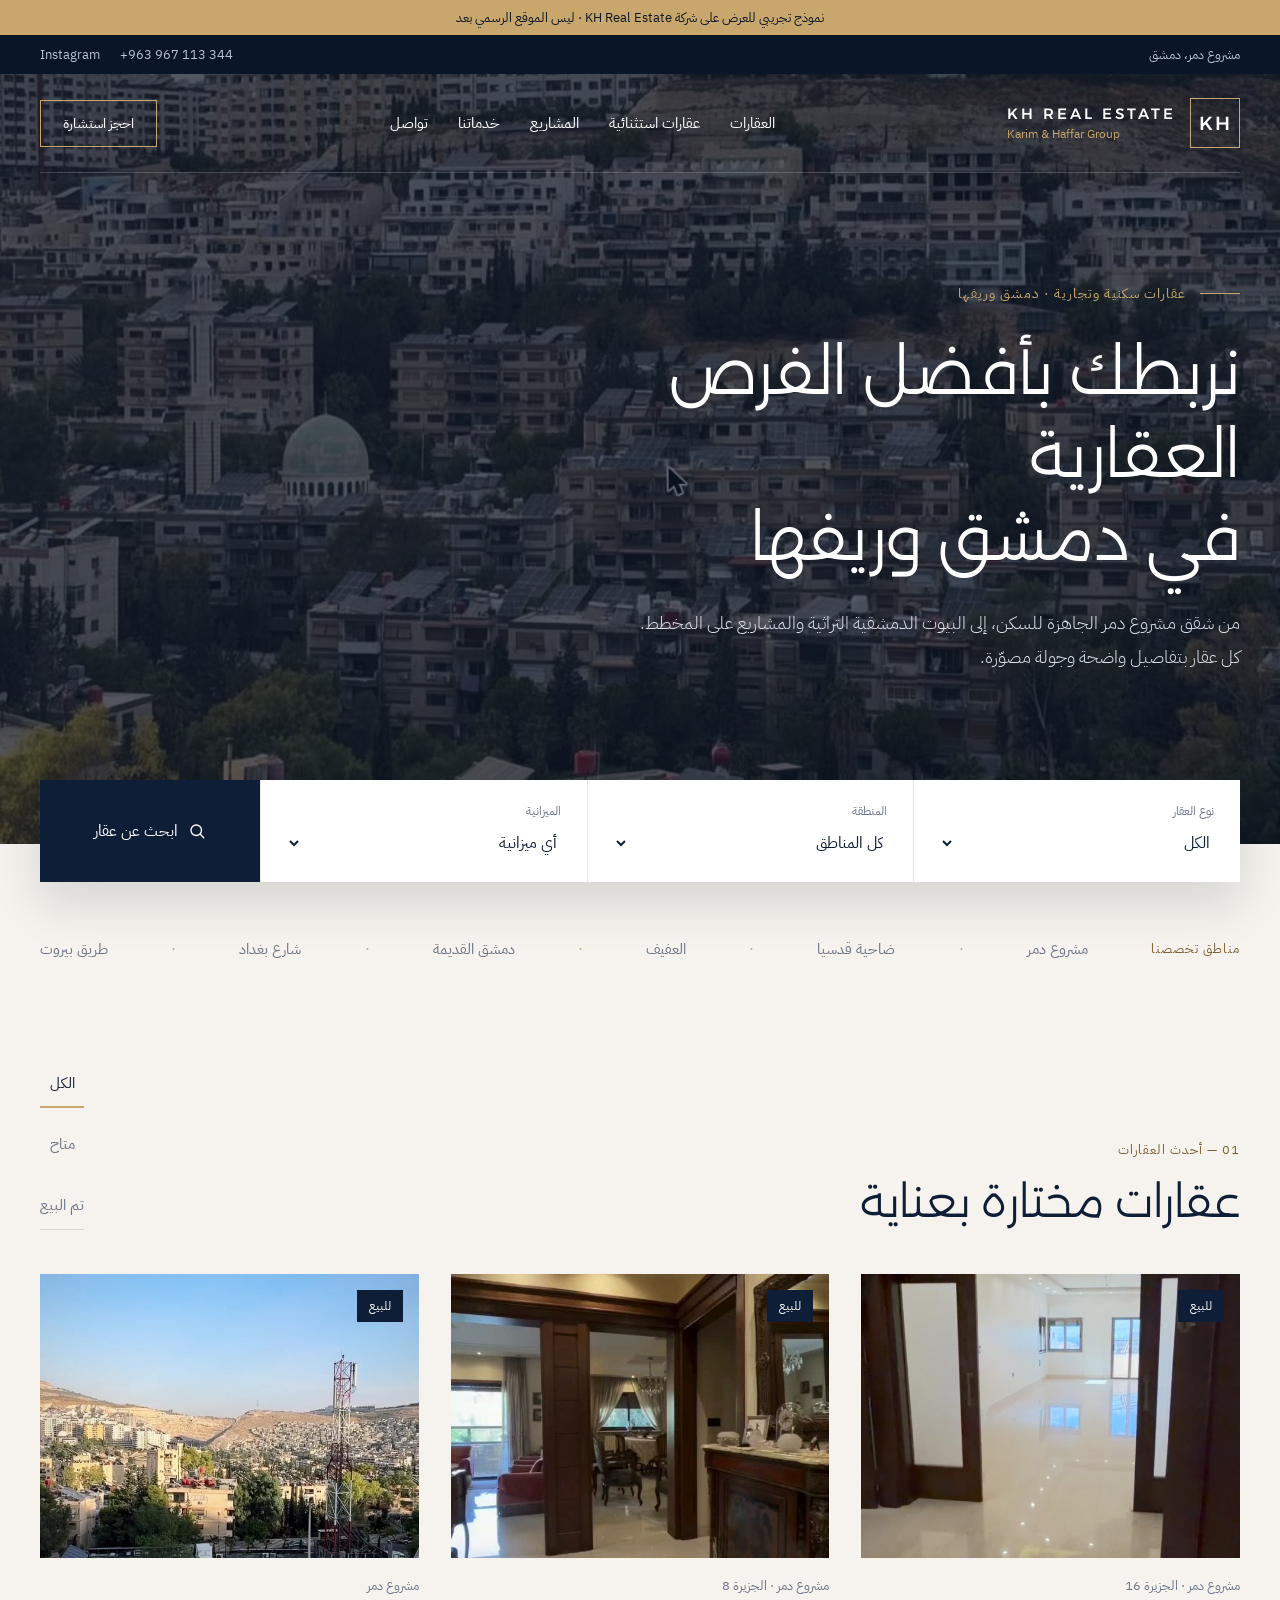
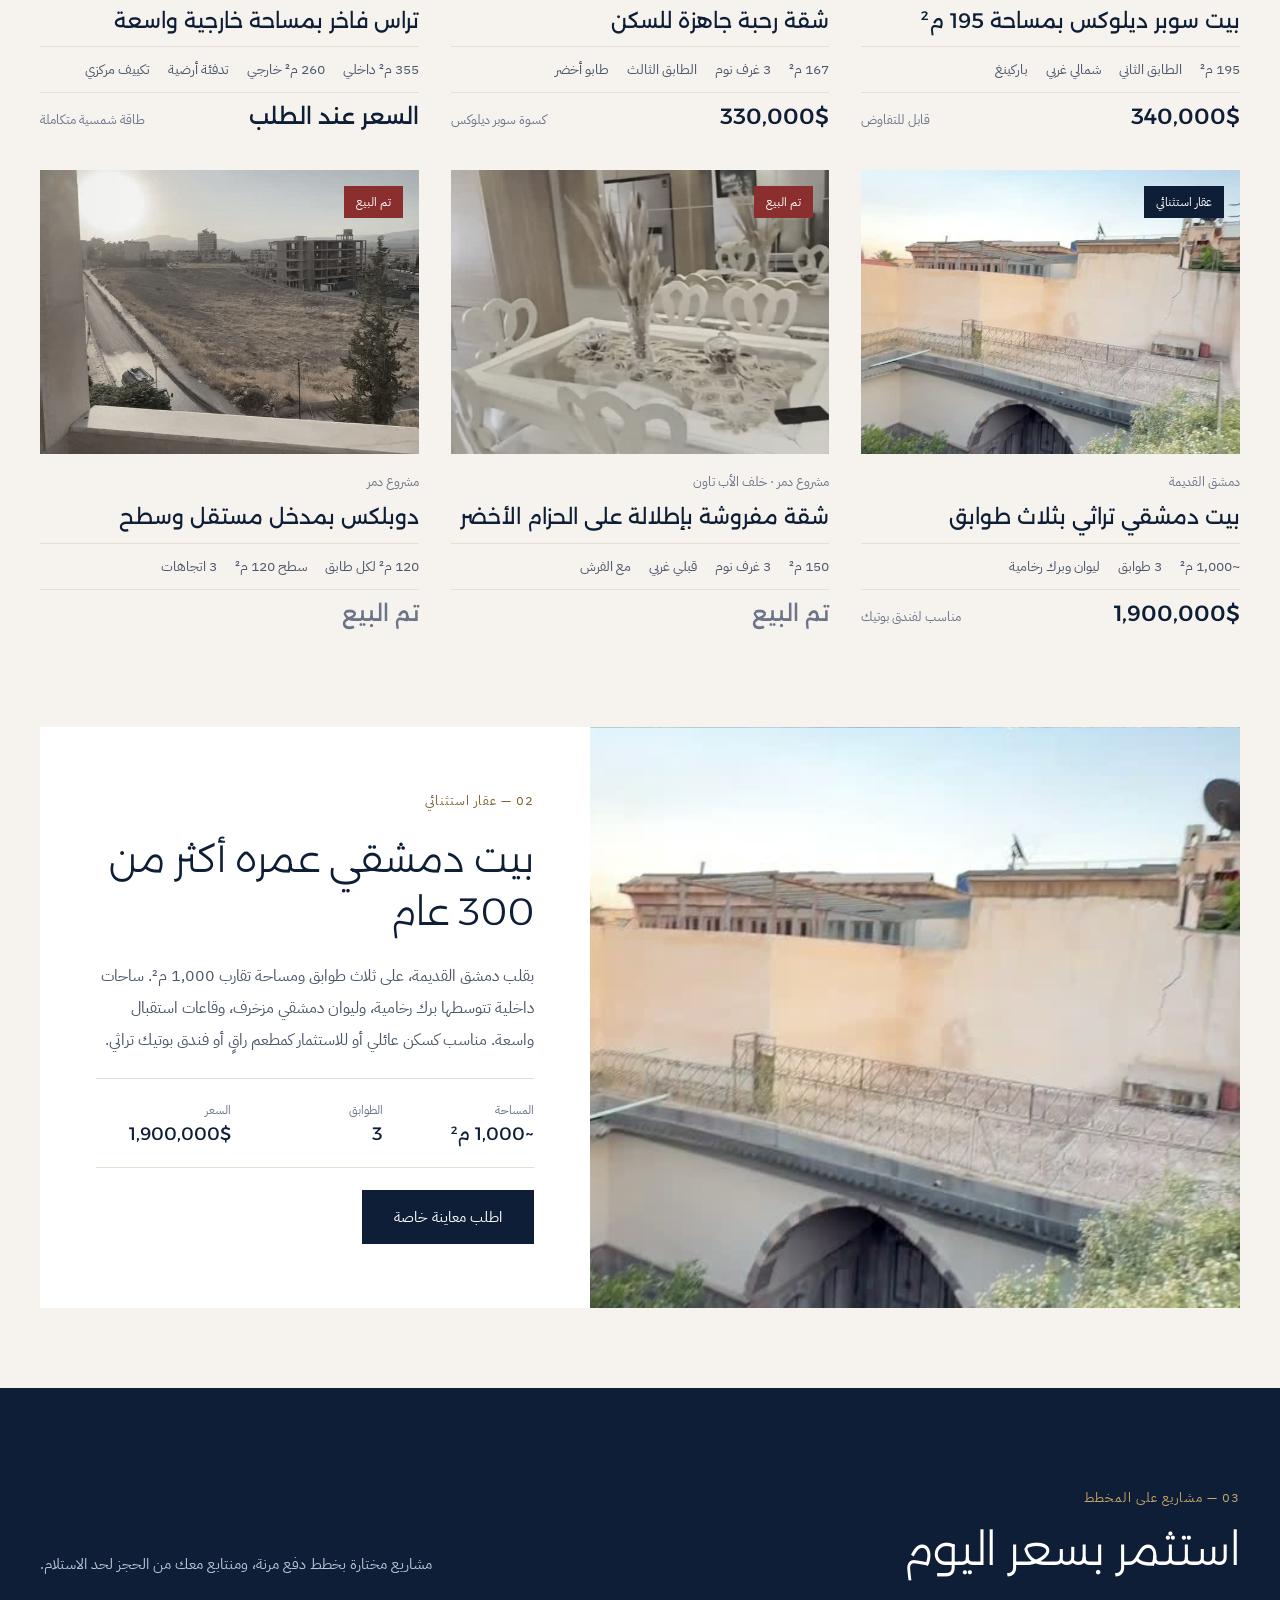
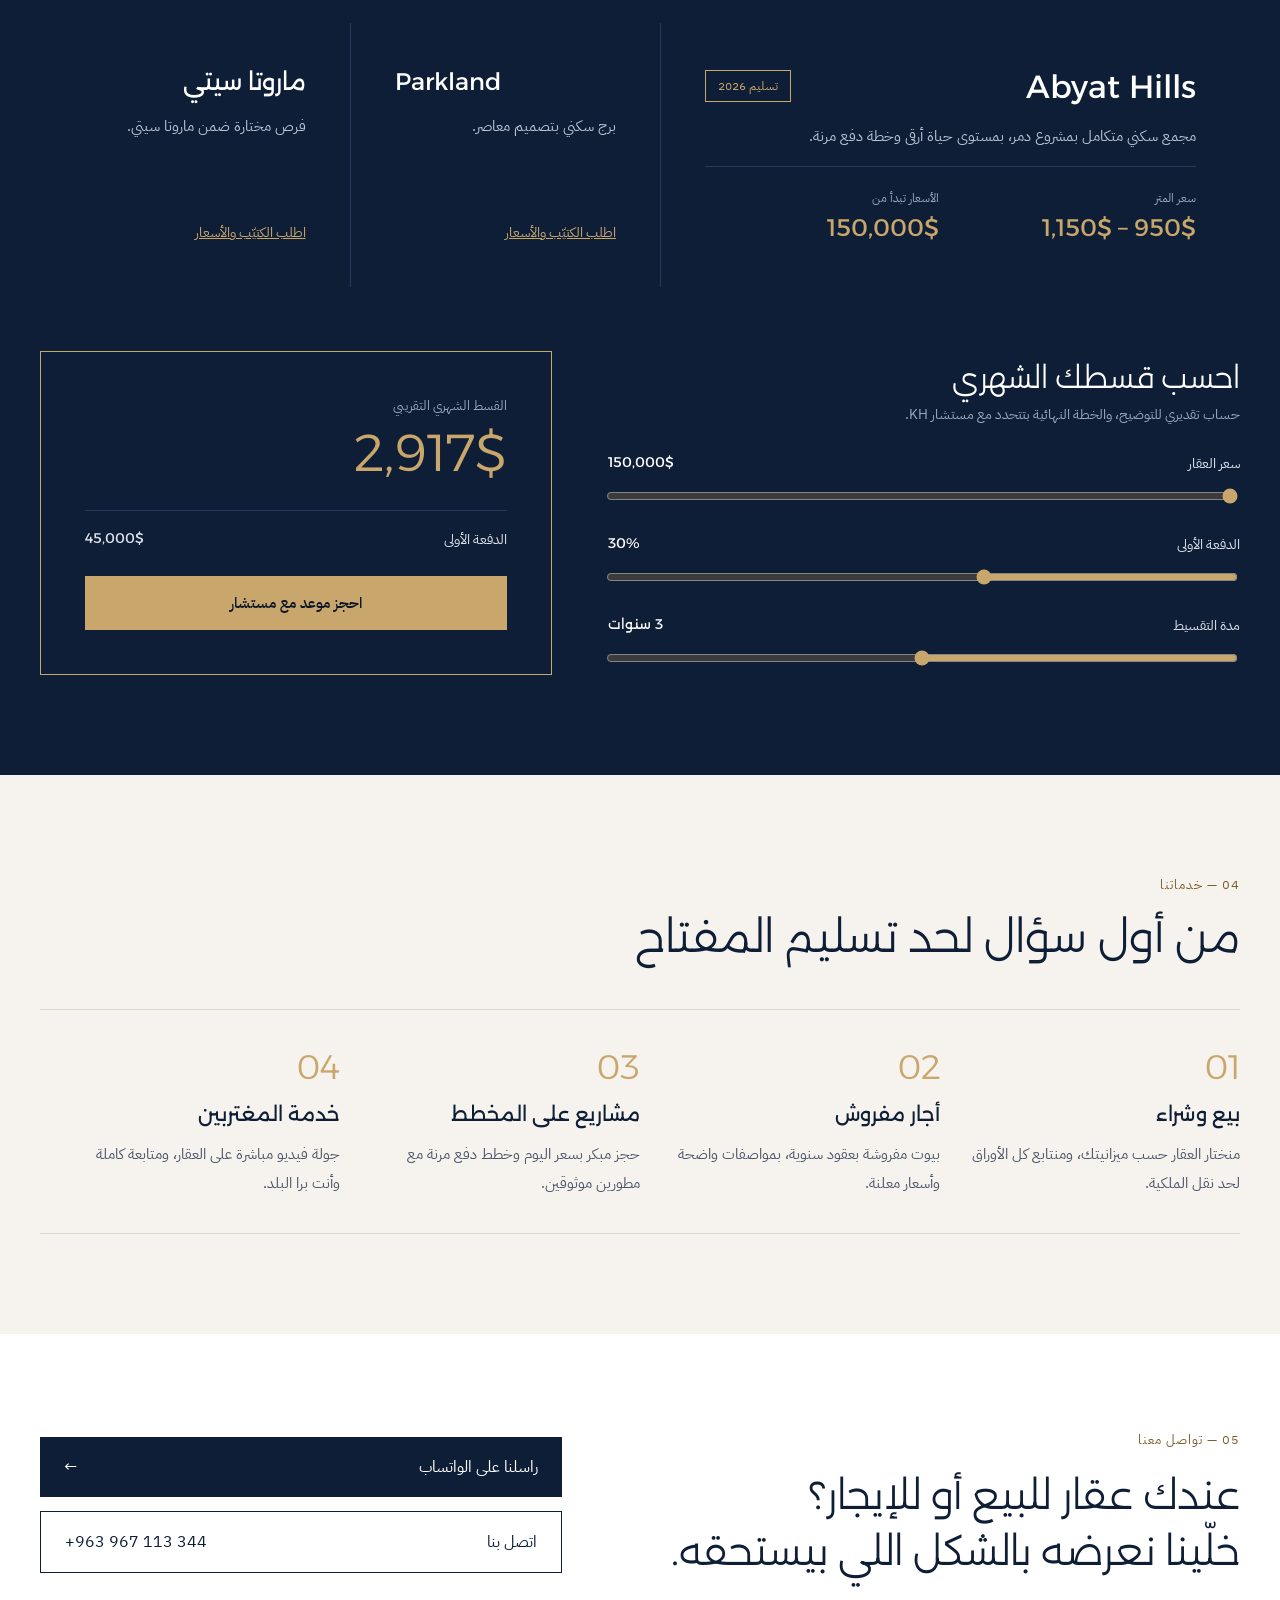
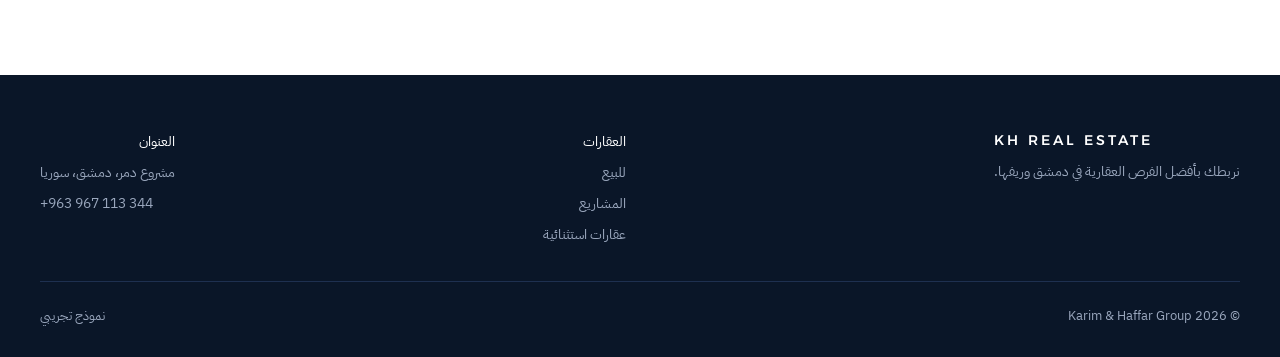
==== index.html @ 35fc9fe7 "KH Real Estate demo site Co-Authored-By: Claude Opus 5.5 <noreply@anthropic.com> Claude-Session: htt" ====
<!doctype html>
<html lang="ar" dir="rtl">
<head>
<meta charset="utf-8">
<meta name="viewport" content="width=device-width, initial-scale=1">
<meta name="robots" content="noindex, nofollow">
<title>KH Real Estate | عقارات دمشق وريفها</title>
<meta name="description" content="KH Real Estate – Karim & Haffar Group. نربطك بأفضل الفرص العقارية في دمشق وريفها.">
<link rel="preconnect" href="https://fonts.googleapis.com">
<link rel="preconnect" href="https://fonts.gstatic.com" crossorigin>
<link href="https://fonts.googleapis.com/css2?family=Alexandria:wght@300;400;500&family=IBM+Plex+Sans+Arabic:wght@300;400;500;600&display=swap" rel="stylesheet">
<link rel="stylesheet" href="assets/style.css">
</head>
<body>

<div class="demo-bar">نموذج تجريبي للعرض على شركة KH Real Estate · ليس الموقع الرسمي بعد</div>

<div class="topbar">
  <div class="wrap">
    <span>مشروع دمر، دمشق</span>
    <div class="links">
      <a href="tel:+963967113344" dir="ltr">+963 967 113 344</a>
      <a href="https://www.instagram.com/kh_realestate.syria/" target="_blank" rel="noopener">Instagram</a>
    </div>
  </div>
</div>

<section class="hero">
  <div class="wrap">
    <header class="site-header">
      <a href="index.html" class="brand">
        <span class="brand-mark">KH</span>
        <span class="brand-name"><b dir="ltr">KH REAL ESTATE</b><small dir="ltr">Karim &amp; Haffar Group</small></span>
      </a>
      <nav class="nav" aria-label="القائمة الرئيسية">
        <a href="#listings">العقارات</a>
        <a href="#signature">عقارات استثنائية</a>
        <a href="#projects">المشاريع</a>
        <a href="#services">خدماتنا</a>
        <a href="#contact">تواصل</a>
      </nav>
      <a href="https://wa.me/963967113344" class="btn-outline-gold" target="_blank" rel="noopener">احجز استشارة</a>
    </header>
    <div class="hero-body">
      <div class="hero-kicker">عقارات سكنية وتجارية · دمشق وريفها</div>
      <h1>نربطك بأفضل الفرص العقارية<br>في دمشق وريفها</h1>
      <p>من شقق مشروع دمر الجاهزة للسكن، إلى البيوت الدمشقية التراثية والمشاريع على المخطط. كل عقار بتفاصيل واضحة وجولة مصوّرة.</p>
    </div>
  </div>
</section>

<section class="search" aria-label="البحث عن عقار">
  <div class="wrap">
    <form id="search">
      <label>نوع العقار
        <select name="type"><option value="">الكل</option><option>شقة</option><option>تراس</option><option>بيت عربي</option></select>
      </label>
      <label>المنطقة
        <select name="area"><option value="">كل المناطق</option><option>مشروع دمر</option><option>دمشق القديمة</option></select>
      </label>
      <label>الميزانية
        <select name="budget"><option value="">أي ميزانية</option><option value="200000">حتى 200,000$</option><option value="400000">حتى 400,000$</option><option value="99999999">أكثر من 400,000$</option></select>
      </label>
      <button type="submit">
        <svg width="18" height="18" viewBox="0 0 24 24" fill="none" stroke="currentColor" stroke-width="1.8" stroke-linecap="round" aria-hidden="true"><circle cx="11" cy="11" r="7"/><path d="m21 21-4.3-4.3"/></svg>
        ابحث عن عقار
      </button>
    </form>
  </div>
</section>

<section class="areas" aria-label="مناطق تخصصنا">
  <div class="wrap">
    <span class="eyebrow">مناطق تخصصنا</span>
    <span>مشروع دمر</span><span class="dot">·</span>
    <span>ضاحية قدسيا</span><span class="dot">·</span>
    <span>العفيف</span><span class="dot">·</span>
    <span>دمشق القديمة</span><span class="dot">·</span>
    <span>شارع بغداد</span><span class="dot">·</span>
    <span>طريق بيروت</span>
  </div>
</section>

<section id="listings" class="section">
  <div class="wrap">
    <div class="section-head">
      <div>
        <span class="eyebrow">01 — أحدث العقارات</span>
        <h2 class="h2">عقارات مختارة بعناية</h2>
      </div>
      <div class="tabs" role="tablist" aria-label="تصفية العقارات">
        <button type="button" role="tab" aria-selected="true" data-filter="all">الكل</button>
        <button type="button" role="tab" aria-selected="false" data-filter="available">متاح</button>
        <button type="button" role="tab" aria-selected="false" data-filter="sold">تم البيع</button>
      </div>
    </div>

    <div class="grid" id="cards">
      <article class="card" data-status="available" data-type="شقة" data-area="مشروع دمر" data-price="340000">
        <a href="property-195.html" class="card-media"><img src="assets/img/p195.jpg" alt="بيت 195 م² بالجزيرة 16" loading="lazy"><span class="tag">للبيع</span></a>
        <div class="card-body">
          <span class="card-loc">مشروع دمر · الجزيرة 16</span>
          <h3><a href="property-195.html">بيت سوبر ديلوكس بمساحة 195 م²</a></h3>
          <div class="specs"><span>195 م²</span><span>الطابق الثاني</span><span>شمالي غربي</span><span>باركينغ</span></div>
          <div class="price-row"><span class="price">340,000$</span><span class="price-note">قابل للتفاوض</span></div>
        </div>
      </article>

      <article class="card" data-status="available" data-type="شقة" data-area="مشروع دمر" data-price="330000">
        <a href="https://wa.me/963967113344" class="card-media" target="_blank" rel="noopener"><img src="assets/img/p167.jpg" alt="شقة 167 م² بالجزيرة 8" loading="lazy"><span class="tag">للبيع</span></a>
        <div class="card-body">
          <span class="card-loc">مشروع دمر · الجزيرة 8</span>
          <h3>شقة رحبة جاهزة للسكن</h3>
          <div class="specs"><span>167 م²</span><span>3 غرف نوم</span><span>الطابق الثالث</span><span>طابو أخضر</span></div>
          <div class="price-row"><span class="price">330,000$</span><span class="price-note">كسوة سوبر ديلوكس</span></div>
        </div>
      </article>

      <article class="card" data-status="available" data-type="تراس" data-area="مشروع دمر" data-price="">
        <a href="https://wa.me/963967113344" class="card-media" target="_blank" rel="noopener"><img src="assets/img/pterrace.jpg" alt="تراس فاخر بمشروع دمر" loading="lazy"><span class="tag">للبيع</span></a>
        <div class="card-body">
          <span class="card-loc">مشروع دمر</span>
          <h3>تراس فاخر بمساحة خارجية واسعة</h3>
          <div class="specs"><span>355 م² داخلي</span><span>260 م² خارجي</span><span>تدفئة أرضية</span><span>تكييف مركزي</span></div>
          <div class="price-row"><span class="price">السعر عند الطلب</span><span class="price-note">طاقة شمسية متكاملة</span></div>
        </div>
      </article>

      <article class="card" data-status="available" data-type="بيت عربي" data-area="دمشق القديمة" data-price="1900000">
        <a href="#signature" class="card-media"><img src="assets/img/poldhouse.jpg" alt="بيت دمشقي تراثي" loading="lazy"><span class="tag">عقار استثنائي</span></a>
        <div class="card-body">
          <span class="card-loc">دمشق القديمة</span>
          <h3><a href="#signature">بيت دمشقي تراثي بثلاث طوابق</a></h3>
          <div class="specs"><span>~1,000 م²</span><span>3 طوابق</span><span>ليوان وبرك رخامية</span></div>
          <div class="price-row"><span class="price">1,900,000$</span><span class="price-note">مناسب لفندق بوتيك</span></div>
        </div>
      </article>

      <article class="card sold" data-status="sold" data-type="شقة" data-area="مشروع دمر" data-price="">
        <div class="card-media"><img src="assets/img/psold150.jpg" alt="شقة مفروشة مباعة بمشروع دمر" loading="lazy"><span class="tag">تم البيع</span></div>
        <div class="card-body">
          <span class="card-loc">مشروع دمر · خلف الأب تاون</span>
          <h3>شقة مفروشة بإطلالة على الحزام الأخضر</h3>
          <div class="specs"><span>150 م²</span><span>3 غرف نوم</span><span>قبلي غربي</span><span>مع الفرش</span></div>
          <div class="price-row"><span class="price">تم البيع</span></div>
        </div>
      </article>

      <article class="card sold" data-status="sold" data-type="شقة" data-area="مشروع دمر" data-price="">
        <div class="card-media"><img src="assets/img/psoldduplex.jpg" alt="دوبلكس مباع بمشروع دمر" loading="lazy"><span class="tag">تم البيع</span></div>
        <div class="card-body">
          <span class="card-loc">مشروع دمر</span>
          <h3>دوبلكس بمدخل مستقل وسطح</h3>
          <div class="specs"><span>120 م² لكل طابق</span><span>سطح 120 م²</span><span>3 اتجاهات</span></div>
          <div class="price-row"><span class="price">تم البيع</span></div>
        </div>
      </article>
    </div>
    <p id="no-results" hidden style="text-align:center;color:var(--muted);margin-top:32px">ما في عقارات بهالمواصفات حالياً، تواصل معنا ومنلاقيلك المناسب.</p>
  </div>
</section>

<section id="signature" class="wrap" style="padding-bottom:80px">
  <div class="signature">
    <div class="signature-img" role="img" aria-label="بيت دمشقي تراثي في دمشق القديمة"></div>
    <div class="signature-body">
      <span class="eyebrow">02 — عقار استثنائي</span>
      <h2 class="h2" style="font-size:clamp(28px,3.4vw,38px);line-height:1.4">بيت دمشقي عمره أكثر من 300 عام</h2>
      <p>بقلب دمشق القديمة، على ثلاث طوابق ومساحة تقارب 1,000 م². ساحات داخلية تتوسطها برك رخامية، وليوان دمشقي مزخرف، وقاعات استقبال واسعة. مناسب كسكن عائلي أو للاستثمار كمطعم راقٍ أو فندق بوتيك تراثي.</p>
      <div class="facts3">
        <div class="fact"><span>المساحة</span><b>~1,000 م²</b></div>
        <div class="fact"><span>الطوابق</span><b>3</b></div>
        <div class="fact"><span>السعر</span><b>1,900,000$</b></div>
      </div>
      <a href="https://wa.me/963967113344" class="btn-solid" style="align-self:flex-start" target="_blank" rel="noopener">اطلب معاينة خاصة</a>
    </div>
  </div>
</section>

<section id="projects" class="dark section">
  <div class="wrap">
    <div class="section-head">
      <div>
        <span class="eyebrow">03 — مشاريع على المخطط</span>
        <h2 class="h2">استثمر بسعر اليوم</h2>
      </div>
      <p style="margin:0;max-width:420px;line-height:1.9;font-size:15px">مشاريع مختارة بخطط دفع مرنة، ومنتابع معك من الحجز لحد الاستلام.</p>
    </div>
    <div class="projects">
      <article class="project big">
        <div style="display:flex;justify-content:space-between;align-items:center;gap:12px">
          <h3 style="font-weight:400;font-size:32px" dir="ltr">Abyat Hills</h3>
          <span class="pill">تسليم 2026</span>
        </div>
        <p>مجمع سكني متكامل بمشروع دمر، بمستوى حياة أرقى وخطة دفع مرنة.</p>
        <div class="stat2">
          <div><span>سعر المتر</span><b>950$ – 1,150$</b></div>
          <div><span>الأسعار تبدأ من</span><b>150,000$</b></div>
        </div>
      </article>
      <article class="project small">
        <h3 style="font-weight:400;font-size:24px" dir="ltr">Parkland</h3>
        <p>برج سكني بتصميم معاصر.</p>
        <a href="#contact">اطلب الكتيّب والأسعار</a>
      </article>
      <article class="project small">
        <h3 style="font-weight:400;font-size:24px">ماروتا سيتي</h3>
        <p>فرص مختارة ضمن ماروتا سيتي.</p>
        <a href="#contact">اطلب الكتيّب والأسعار</a>
      </article>
    </div>

    <div class="calc">
      <div class="calc-inputs">
        <div>
          <h3 style="font-weight:300;font-size:30px;margin-bottom:8px">احسب قسطك الشهري</h3>
          <p style="margin:0;font-size:14px;color:#9AA7BD">حساب تقديري للتوضيح، والخطة النهائية بتتحدد مع مستشار KH.</p>
        </div>
        <label><span class="row"><span>سعر العقار</span><output id="o-price"></output></span>
          <input type="range" id="price" min="150000" max="600000" step="5000" value="150000">
        </label>
        <label><span class="row"><span>الدفعة الأولى</span><output id="o-down"></output></span>
          <input type="range" id="down" min="10" max="60" step="5" value="30">
        </label>
        <label><span class="row"><span>مدة التقسيط</span><output id="o-years"></output></span>
          <input type="range" id="years" min="1" max="5" step="1" value="3">
        </label>
      </div>
      <div class="calc-result" aria-live="polite">
        <div><span style="font-size:13px;color:#9AA7BD;display:block;margin-bottom:6px">القسط الشهري التقريبي</span><span class="big" id="o-monthly"></span></div>
        <div class="line"><span>الدفعة الأولى</span><span class="display" id="o-downval"></span></div>
        <a href="https://wa.me/963967113344" class="btn-gold" target="_blank" rel="noopener">احجز موعد مع مستشار</a>
      </div>
    </div>
  </div>
</section>

<section id="services" class="section">
  <div class="wrap">
    <div class="section-head"><div>
      <span class="eyebrow">04 — خدماتنا</span>
      <h2 class="h2">من أول سؤال لحد تسليم المفتاح</h2>
    </div></div>
    <div class="services">
      <div class="service"><span class="num">01</span><h3>بيع وشراء</h3><p>منختار العقار حسب ميزانيتك، ومنتابع كل الأوراق لحد نقل الملكية.</p></div>
      <div class="service"><span class="num">02</span><h3>أجار مفروش</h3><p>بيوت مفروشة بعقود سنوية، بمواصفات واضحة وأسعار معلنة.</p></div>
      <div class="service"><span class="num">03</span><h3>مشاريع على المخطط</h3><p>حجز مبكر بسعر اليوم وخطط دفع مرنة مع مطورين موثوقين.</p></div>
      <div class="service"><span class="num">04</span><h3>خدمة المغتربين</h3><p>جولة فيديو مباشرة على العقار، ومتابعة كاملة وأنت برا البلد.</p></div>
    </div>
  </div>
</section>

<section id="contact" class="contact">
  <div class="wrap">
    <div style="flex:1 1 460px;display:flex;flex-direction:column;gap:18px">
      <span class="eyebrow">05 — تواصل معنا</span>
      <h2 class="h2" style="font-size:clamp(28px,3.6vw,40px);line-height:1.4">عندك عقار للبيع أو للإيجار؟<br>خلّينا نعرضه بالشكل اللي بيستحقه.</h2>
    </div>
    <div class="contact-actions">
      <a href="https://wa.me/963967113344" class="btn-solid" target="_blank" rel="noopener"><span>راسلنا على الواتساب</span><span aria-hidden="true">←</span></a>
      <a href="tel:+963967113344" class="btn-outline"><span>اتصل بنا</span><span dir="ltr">+963 967 113 344</span></a>
    </div>
  </div>
</section>

<footer class="footer">
  <div class="wrap">
    <div class="cols">
      <div class="col" style="max-width:340px"><b class="display" style="color:#fff;letter-spacing:3px;font-weight:500" dir="ltr">KH REAL ESTATE</b><span style="line-height:1.8">نربطك بأفضل الفرص العقارية في دمشق وريفها.</span></div>
      <div class="col"><span style="color:#fff">العقارات</span><a href="#listings">للبيع</a><a href="#projects">المشاريع</a><a href="#signature">عقارات استثنائية</a></div>
      <div class="col"><span style="color:#fff">العنوان</span><span>مشروع دمر، دمشق، سوريا</span><a href="tel:+963967113344" dir="ltr">+963 967 113 344</a></div>
    </div>
    <div class="bottom"><span>© 2026 Karim &amp; Haffar Group</span><span>نموذج تجريبي</span></div>
  </div>
</footer>

<script src="assets/app.js"></script>
</body>
</html>
---- assets/style.css ----
:root{
  --navy:#0E1E36;--navy-deep:#0A1628;--navy-line:#24395C;
  --gold:#C9A66B;--gold-text:#7E6030;
  --ivory:#F6F3EE;--line:#E4DED3;--line-2:#DDD6C9;
  --ink:#0E1E36;--ink-2:#4C566A;--muted:#6B7488;--on-dark:#B9C3D3;
  --display:'Alexandria',sans-serif;--body:'IBM Plex Sans Arabic',system-ui,sans-serif;
}
*{box-sizing:border-box}
html{scroll-behavior:smooth}
body{margin:0;background:var(--ivory);color:var(--ink);font-family:var(--body);-webkit-font-smoothing:antialiased}
a{color:inherit}
img{max-width:100%;display:block}
.wrap{max-width:1280px;margin:0 auto;padding:0 40px}
@media (max-width:640px){.wrap{padding:0 20px}}
.display{font-family:var(--display)}
.eyebrow{color:var(--gold-text);font-size:13px;letter-spacing:1px}
.dark .eyebrow{color:var(--gold)}
h1,h2,h3{font-family:var(--display);margin:0}
.h2{font-weight:300;font-size:clamp(30px,4vw,44px);line-height:1.3}

/* demo banner */
.demo-bar{background:var(--gold);color:var(--navy-deep);text-align:center;font-size:13px;padding:8px 16px}

/* top bar */
.topbar{background:var(--navy-deep);color:var(--on-dark);font-size:13px}
.topbar .wrap{display:flex;flex-wrap:wrap;justify-content:space-between;gap:12px;padding-top:10px;padding-bottom:10px}
.topbar a{text-decoration:none;color:var(--on-dark)}
.topbar .links{display:flex;gap:20px;align-items:center}

/* header */
.site-header{display:flex;flex-wrap:wrap;align-items:center;justify-content:space-between;gap:20px;padding:24px 0}
.brand{display:flex;align-items:center;gap:14px;text-decoration:none;color:#fff}
.brand-mark{width:50px;height:50px;border:1px solid var(--gold);display:flex;align-items:center;justify-content:center;font-family:var(--display);font-weight:500;font-size:19px;letter-spacing:2px}
.brand-name{display:flex;flex-direction:column;gap:2px}
.brand-name b{font-family:var(--display);font-weight:500;font-size:15px;letter-spacing:3px}
.brand-name small{font-size:12px;color:var(--gold)}
.nav{display:flex;flex-wrap:wrap;gap:30px;font-size:15px}
.nav a{color:#fff;text-decoration:none}
.nav a:hover{color:var(--gold)}
.btn-outline-gold{border:1px solid var(--gold);color:#fff;text-decoration:none;padding:12px 22px;font-size:14px}
.btn-outline-gold:hover{background:var(--gold);color:var(--navy-deep)}
@media (max-width:900px){.nav{display:none}}

/* hero */
.hero{position:relative;color:#fff;background:url(img/hero.jpg) center 60%/cover}
.hero::before{content:"";position:absolute;inset:0;background:rgba(8,18,36,.62)}
.hero>.wrap{position:relative}
.hero .site-header{border-bottom:1px solid rgba(255,255,255,.18)}
.hero-body{padding:110px 0 170px;max-width:760px;display:flex;flex-direction:column;gap:26px}
.hero-kicker{display:flex;align-items:center;gap:14px;color:var(--gold);font-size:14px;letter-spacing:1px}
.hero-kicker::before{content:"";width:40px;height:1px;background:var(--gold)}
.hero h1{font-weight:300;font-size:clamp(36px,5.5vw,64px);line-height:1.3}
.hero p{margin:0;font-size:18px;font-weight:300;line-height:1.9;color:#DCE2EC;max-width:600px}

/* search */
.search{position:relative;margin-top:-64px}
.search form{background:#fff;box-shadow:0 20px 50px rgba(10,22,40,.14);display:flex;flex-wrap:wrap}
.search label{flex:1 1 200px;display:flex;flex-direction:column;gap:6px;padding:22px 26px;border-left:1px solid #ECE7DE;font-size:12px;color:var(--muted)}
.search select{font:inherit;font-size:16px;color:var(--ink);border:none;background:transparent;padding:4px 0;min-height:32px}
.search button{flex:0 1 220px;background:var(--navy);color:#fff;border:none;font:inherit;font-size:16px;cursor:pointer;display:flex;align-items:center;justify-content:center;gap:10px;min-height:84px}
.search button:hover{background:#18304F}

.areas{padding-top:56px}
.areas .wrap{display:flex;flex-wrap:wrap;align-items:center;justify-content:space-between;gap:18px;color:var(--muted);font-size:15px}
.areas .dot{color:var(--gold)}

/* sections */
.section{padding:100px 0}
.section-head{display:flex;flex-wrap:wrap;justify-content:space-between;align-items:end;gap:24px;margin-bottom:44px}
.section-head>div{display:flex;flex-direction:column;gap:14px}

/* tabs */
.tabs{display:flex;gap:28px;border-bottom:1px solid var(--line-2)}
.tabs button{font:inherit;font-size:15px;background:transparent;border:none;padding:12px 0;margin-bottom:-1px;min-height:44px;cursor:pointer;color:var(--muted);border-bottom:2px solid transparent}
.tabs button[aria-selected=true]{color:var(--ink);border-bottom-color:var(--gold)}

/* cards */
.grid{display:grid;grid-template-columns:repeat(auto-fill,minmax(320px,1fr));gap:40px 32px}
.card{display:flex;flex-direction:column;gap:18px}
.card[hidden]{display:none}
.card-media{position:relative;display:block;overflow:hidden}
.card-media img{width:100%;aspect-ratio:4/3;object-fit:cover;transition:transform .6s ease}
.card:hover .card-media img{transform:scale(1.04)}
.tag{position:absolute;top:16px;right:16px;background:var(--navy);color:#fff;font-size:12px;padding:7px 12px}
.card.sold .tag{background:#8B2E2E}
.card.sold img{filter:grayscale(.7)}
.card-body{display:flex;flex-direction:column;gap:10px}
.card-loc{font-size:13px;color:var(--muted)}
.card h3{font-weight:400;font-size:21px;line-height:1.5}
.card h3 a{text-decoration:none}
.specs{display:flex;flex-wrap:wrap;gap:6px 18px;font-size:14px;color:var(--ink-2);padding:12px 0;border-top:1px solid var(--line);border-bottom:1px solid var(--line)}
.price-row{display:flex;justify-content:space-between;align-items:baseline;gap:12px}
.price{font-family:var(--display);font-weight:500;font-size:22px}
.card.sold .price{color:var(--muted)}
.price-note{font-size:13px;color:var(--muted)}
.center{display:flex;justify-content:center;margin-top:56px}
.btn-outline{border:1px solid var(--navy);color:var(--navy);text-decoration:none;padding:16px 40px;font-size:15px;display:inline-block}
.btn-outline:hover{background:var(--navy);color:#fff}
.btn-solid{background:var(--navy);color:#fff;text-decoration:none;padding:16px 32px;font-size:15px;display:inline-block;border:none;font-family:inherit;cursor:pointer}
.btn-solid:hover{background:#18304F}
.btn-gold{background:var(--gold);color:var(--navy-deep);text-decoration:none;padding:16px;text-align:center;font-size:15px;font-weight:500;border:none;font-family:inherit;cursor:pointer;display:block}

/* signature */
.signature{display:flex;flex-wrap:wrap;background:#fff}
.signature-img{flex:1 1 520px;min-height:520px;background:url(img/poldhouse.jpg) center/cover}
.signature-body{flex:1 1 420px;padding:64px 56px;display:flex;flex-direction:column;gap:22px;justify-content:center}
.signature-body p{margin:0;font-size:16px;line-height:2;color:var(--ink-2)}
.facts3{display:grid;grid-template-columns:repeat(3,minmax(0,1fr));gap:16px;padding:22px 0;border-top:1px solid var(--line);border-bottom:1px solid var(--line)}
.fact{display:flex;flex-direction:column;gap:4px}
.fact span{font-size:12px;color:var(--muted)}
.fact b{font-family:var(--display);font-weight:400;font-size:18px}
@media (max-width:640px){.signature-body{padding:40px 24px}.signature-img{min-height:300px}}

/* projects */
.dark{background:var(--navy);color:#fff}
.dark p{color:var(--on-dark)}
.projects{display:flex;flex-wrap:wrap;gap:1px;background:var(--navy-line)}
.project{background:var(--navy);padding:44px;display:flex;flex-direction:column;gap:16px}
.project.big{flex:2 1 480px}
.project.small{flex:1 1 260px}
.project p{margin:0;line-height:1.9;font-size:15px}
.project a{color:var(--gold);font-size:14px;margin-top:auto}
.pill{border:1px solid var(--gold);color:var(--gold);font-size:12px;padding:6px 12px}
.stat2{display:grid;grid-template-columns:repeat(2,minmax(0,1fr));gap:24px;padding-top:22px;border-top:1px solid var(--navy-line)}
.stat2 span{font-size:12px;color:#9AA7BD;display:block;margin-bottom:6px}
.stat2 b{font-family:var(--display);font-weight:400;font-size:24px;color:var(--gold)}

/* calculator */
.calc{margin-top:64px;display:flex;flex-wrap:wrap;gap:56px;align-items:center}
.calc-inputs{flex:1 1 460px;display:flex;flex-direction:column;gap:28px}
.calc-inputs label{display:flex;flex-direction:column;gap:12px;font-size:14px;color:#DCE2EC}
.calc-inputs .row{display:flex;justify-content:space-between}
.calc-inputs output{font-family:var(--display);color:#fff}
input[type=range]{accent-color:var(--gold);width:100%}
.calc-result{flex:1 1 340px;border:1px solid var(--gold);padding:44px;display:flex;flex-direction:column;gap:26px}
.calc-result .big{font-family:var(--display);font-weight:300;font-size:52px;color:var(--gold)}
.calc-result .line{display:flex;justify-content:space-between;font-size:14px;color:#DCE2EC;padding-top:18px;border-top:1px solid var(--navy-line)}

/* services */
.services{display:grid;grid-template-columns:repeat(auto-fit,minmax(250px,1fr));border-top:1px solid var(--line-2)}
.service{padding:36px 0 36px 28px;display:flex;flex-direction:column;gap:14px;border-bottom:1px solid var(--line-2)}
.service .num{font-family:var(--display);font-weight:300;font-size:34px;color:var(--gold)}
.service h3{font-weight:400;font-size:20px}
.service p{margin:0;font-size:15px;line-height:1.9;color:var(--ink-2)}

/* contact */
.contact{background:#fff}
.contact .wrap{padding-top:96px;padding-bottom:96px;display:flex;flex-wrap:wrap;gap:56px;align-items:center;justify-content:space-between}
.contact-actions{flex:1 1 360px;display:flex;flex-direction:column;gap:14px}
.contact-actions a{padding:18px 24px;display:flex;justify-content:space-between;align-items:center;font-size:16px;text-decoration:none}

/* footer */
.footer{background:var(--navy-deep);color:#9AA7BD;font-size:14px}
.footer .wrap{padding-top:56px;padding-bottom:32px;display:flex;flex-direction:column;gap:36px}
.footer .cols{display:flex;flex-wrap:wrap;justify-content:space-between;gap:32px}
.footer .col{display:flex;flex-direction:column;gap:10px}
.footer a{color:#9AA7BD;text-decoration:none}
.footer a:hover{color:#fff}
.footer .bottom{display:flex;flex-wrap:wrap;justify-content:space-between;gap:12px;padding-top:24px;border-top:1px solid #1E3050;font-size:13px}

/* property page */
.page-header{background:var(--navy);color:#fff}
.crumbs{font-size:13px;color:var(--muted);display:flex;flex-wrap:wrap;gap:8px;margin:32px 0 28px}
.crumbs a{text-decoration:none}
.prop-head{display:flex;flex-wrap:wrap;justify-content:space-between;align-items:end;gap:24px;margin-bottom:30px}
.prop-head h1{font-weight:300;font-size:clamp(30px,4vw,44px);line-height:1.35}
.badges{display:flex;gap:10px;flex-wrap:wrap}
.badge{background:var(--navy);color:#fff;font-size:12px;padding:6px 12px}
.badge.ghost{background:none;border:1px solid var(--gold);color:var(--gold-text)}
.gallery{display:flex;flex-wrap:wrap;gap:12px}
.gallery-main{flex:3 1 560px;position:relative}
.gallery-main img{width:100%;aspect-ratio:16/10;object-fit:cover}
.counter{position:absolute;bottom:16px;left:16px;background:rgba(10,22,40,.8);color:#fff;font-size:13px;padding:7px 12px}
.thumbs{flex:1 1 240px;display:grid;grid-template-columns:repeat(2,minmax(0,1fr));gap:12px;align-content:start}
.thumbs button{padding:0;border:none;background:none;cursor:pointer;opacity:.72;outline-offset:2px}
.thumbs button[aria-current=true]{opacity:1;outline:2px solid var(--gold)}
.thumbs img{width:100%;aspect-ratio:4/3;object-fit:cover}
.prop-layout{display:flex;flex-wrap:wrap;gap:56px;margin-top:56px;align-items:flex-start}
.prop-main{flex:999 1 600px;min-width:0;display:flex;flex-direction:column;gap:56px}
.prop-main h2{font-weight:400;font-size:26px;margin-bottom:18px}
.prop-main p{margin:0 0 14px;font-size:17px;line-height:2.1;color:#3B4558}
.facts-grid{display:grid;grid-template-columns:repeat(3,minmax(0,1fr));border-top:1px solid var(--line-2);border-right:1px solid var(--line-2)}
.facts-grid div{padding:24px;border-bottom:1px solid var(--line-2);border-left:1px solid var(--line-2);display:flex;flex-direction:column;gap:6px}
.facts-grid span{font-size:13px;color:var(--muted)}
.facts-grid b{font-family:var(--display);font-weight:400;font-size:19px}
@media (max-width:640px){.facts-grid{grid-template-columns:repeat(2,minmax(0,1fr))}}
.video{position:relative;display:flex;align-items:center;justify-content:center;aspect-ratio:16/8;background:url(img/d_ext.jpg) center/cover;text-decoration:none;color:#fff}
.video::before{content:"";position:absolute;inset:0;background:rgba(8,18,36,.45)}
.video .play{position:relative;width:84px;height:84px;border-radius:50%;border:1px solid #fff;display:flex;align-items:center;justify-content:center}
.video .cap{position:absolute;bottom:20px;right:24px;font-size:15px}
.map{aspect-ratio:16/7;background:#E7E1D5;display:flex;flex-direction:column;align-items:center;justify-content:center;gap:10px;color:var(--ink-2)}
.side{flex:1 1 340px;background:#fff;box-shadow:0 16px 40px rgba(10,22,40,.08)}
.side-block{padding:32px;display:flex;flex-direction:column;gap:12px}
.side-block+.side-block{border-top:1px solid #ECE7DE}
.side label{display:flex;flex-direction:column;gap:6px;font-size:13px;color:var(--ink-2)}
.side input,.side select{font:inherit;font-size:15px;padding:12px;border:1px solid #D9D2C5;background:#FBFAF7;color:var(--ink)}
.similar{margin-top:96px}
.similar .grid a{text-decoration:none;display:flex;flex-direction:column;gap:14px}
.similar img{width:100%;aspect-ratio:4/3;object-fit:cover}
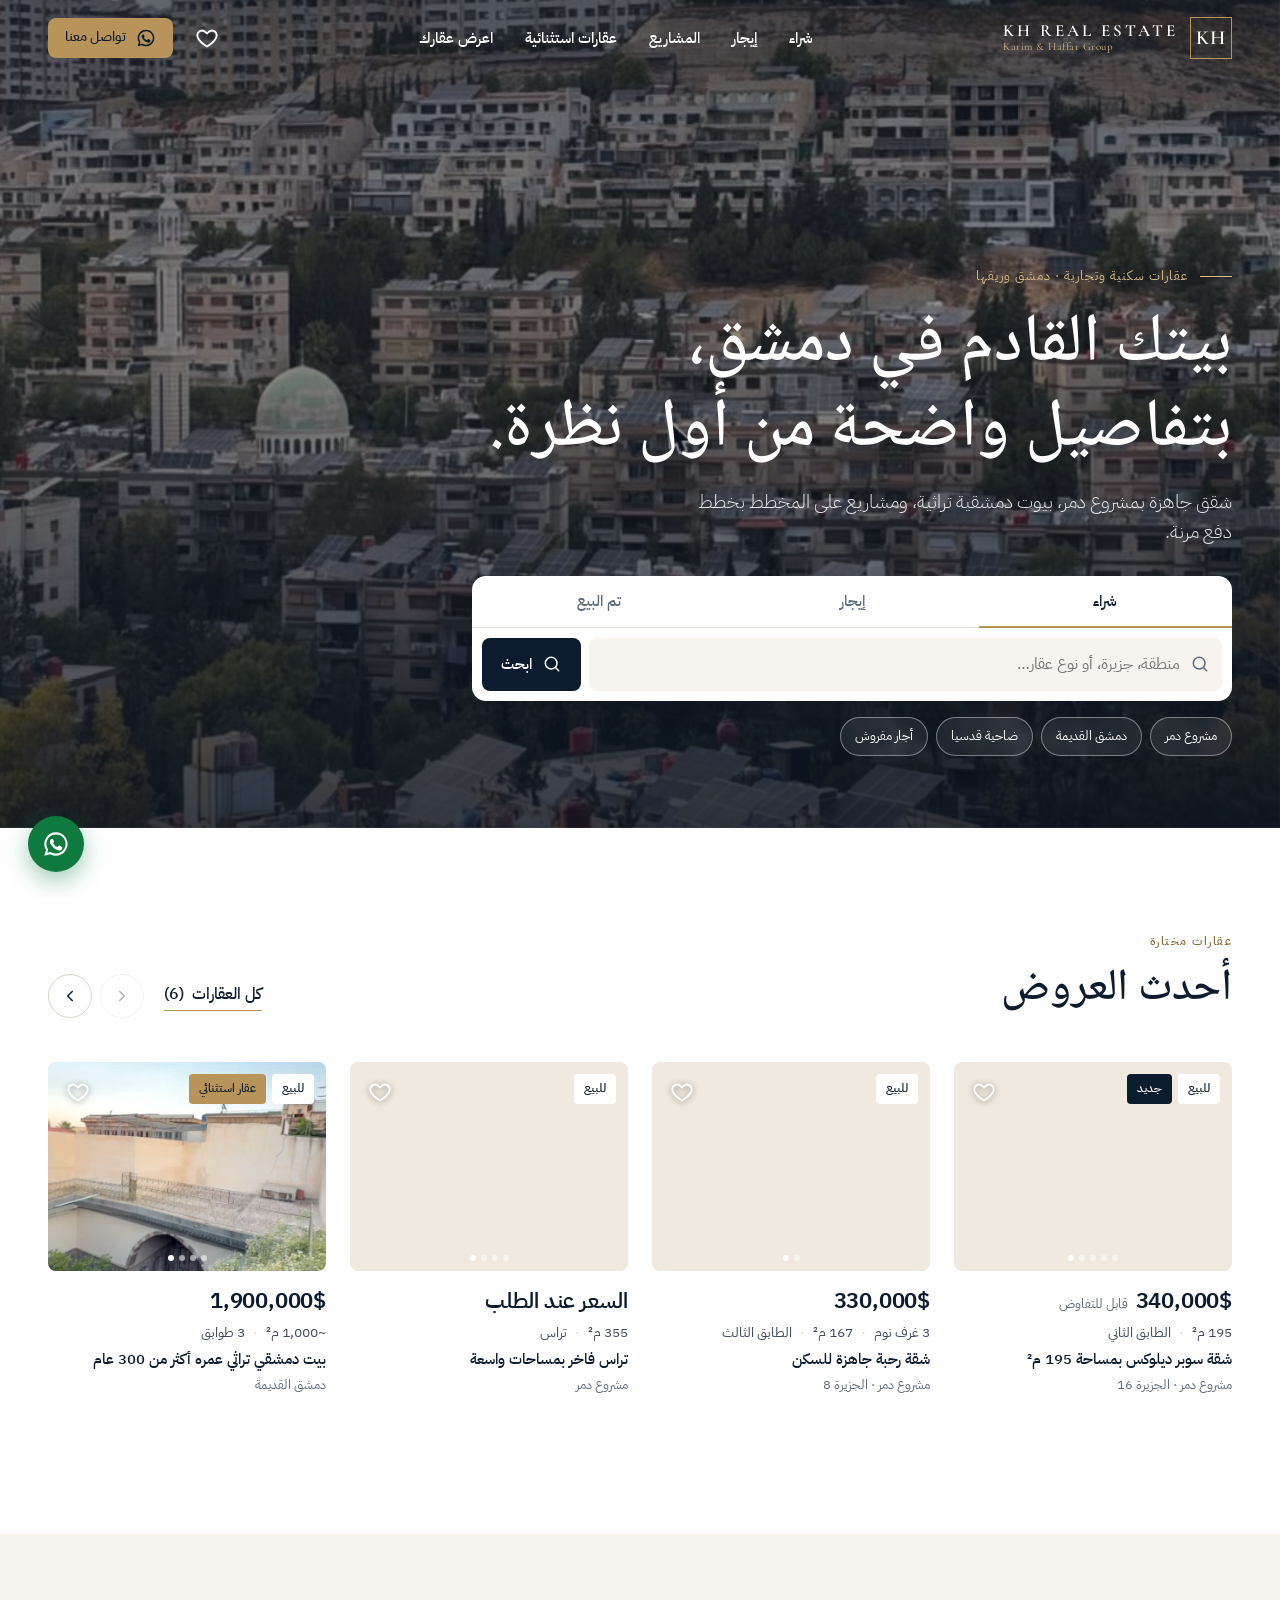
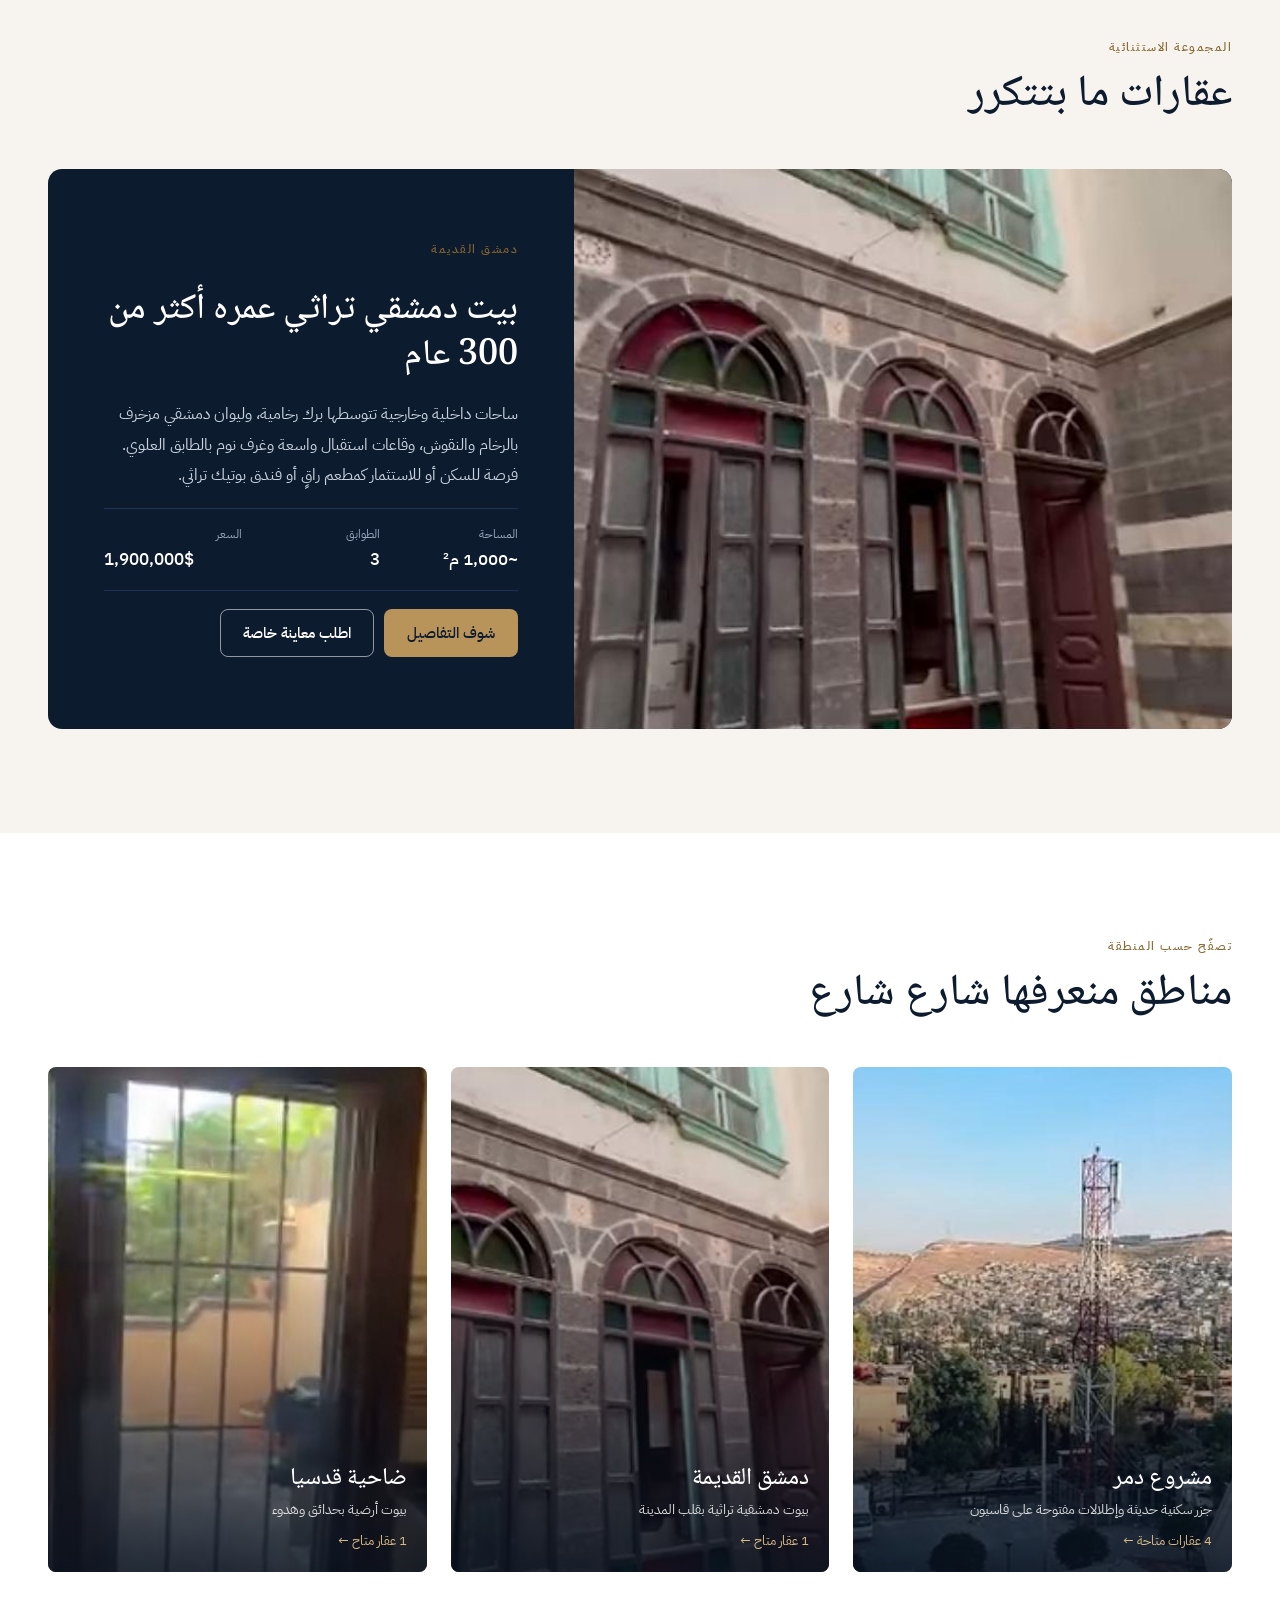
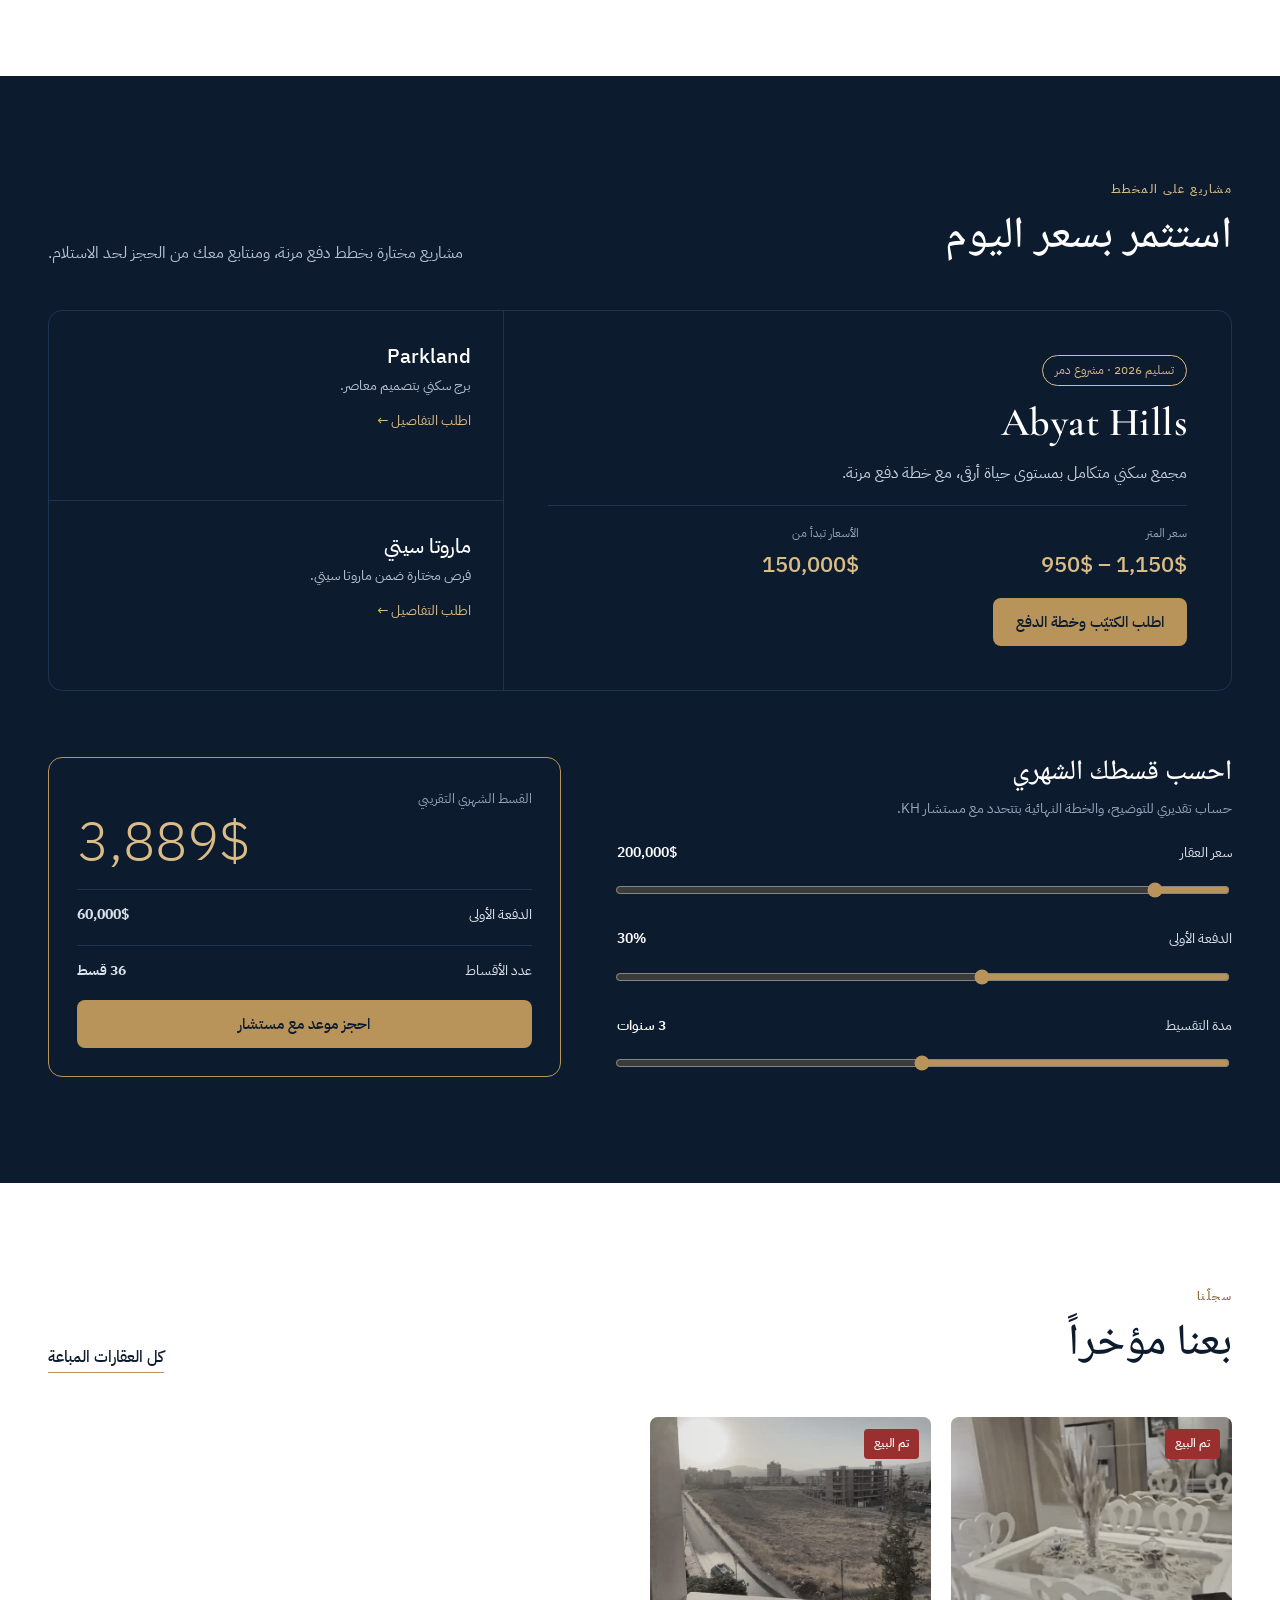
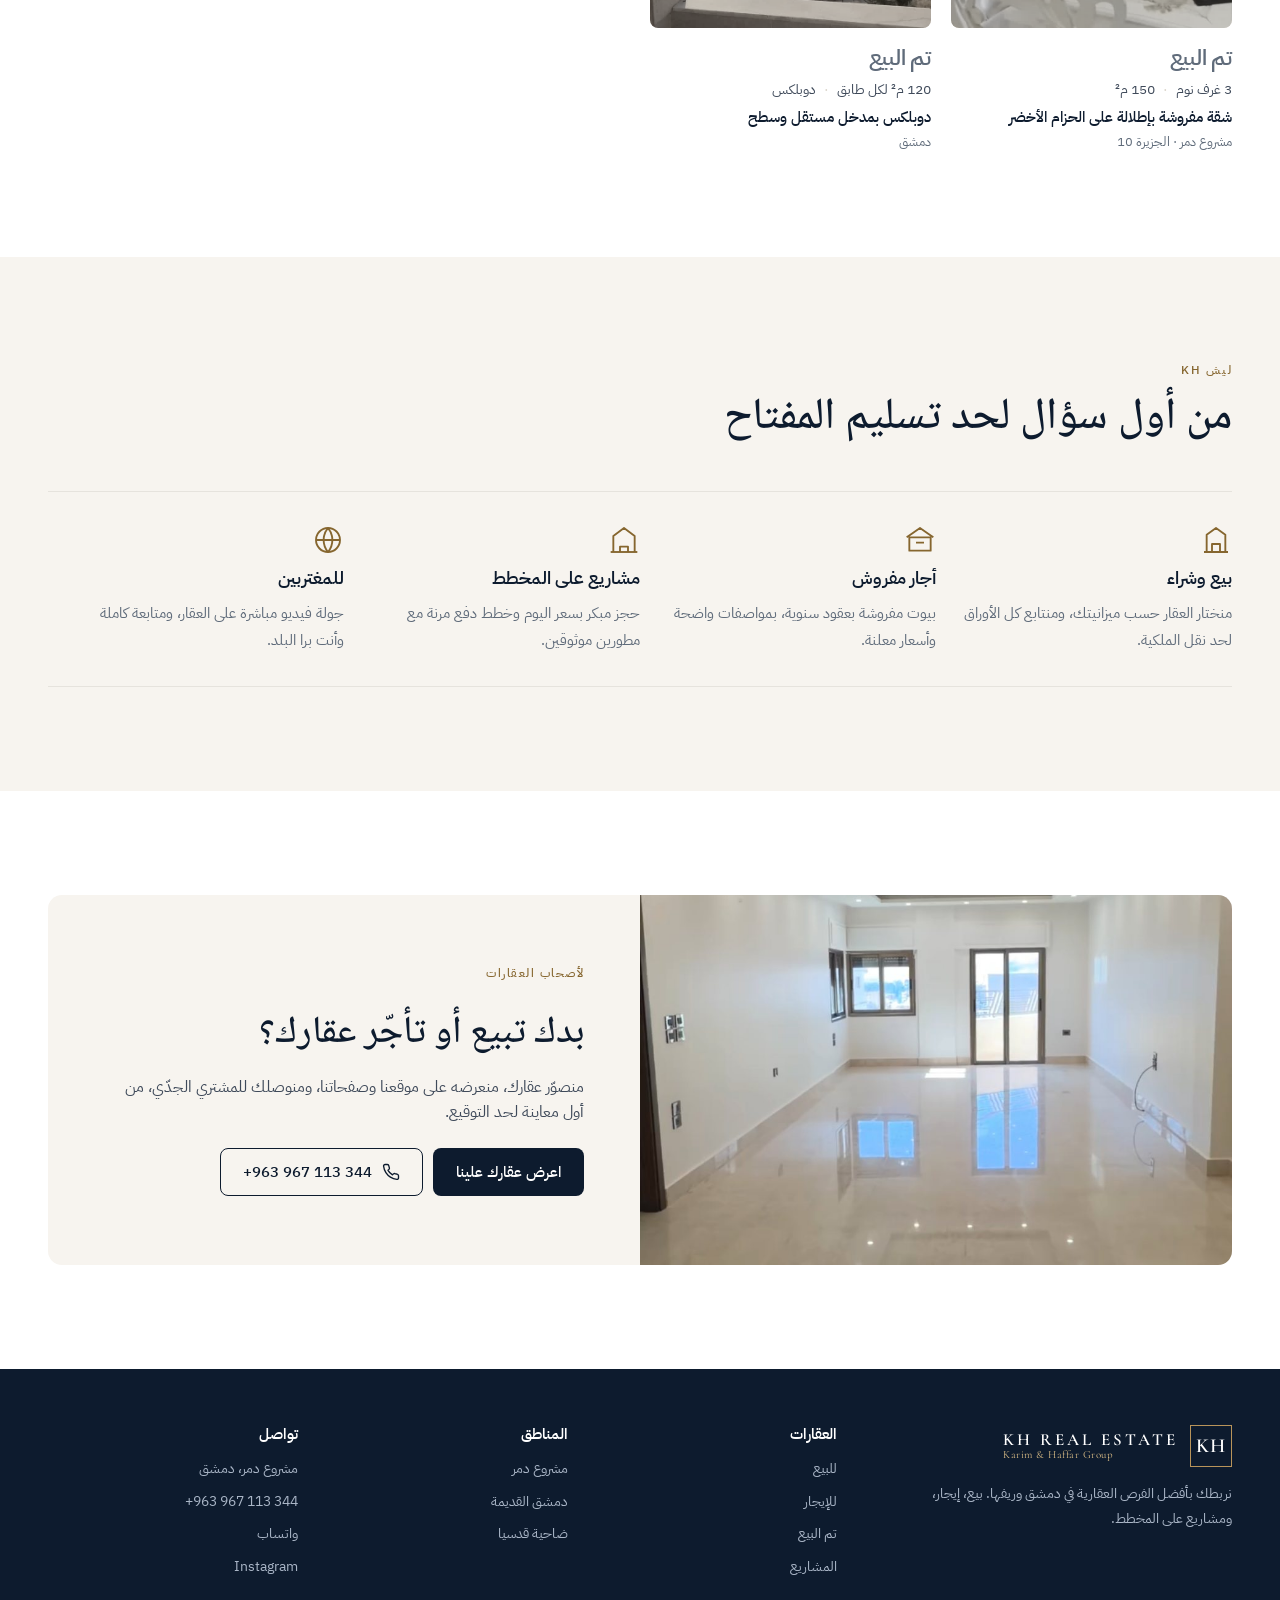
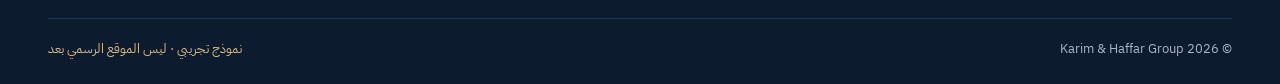
==== commit 98eaeedd: "Redesign: listings search with map, dynamic property pages, mobile-first UI Co-Authored-By: Claude O" ====
--- a/index.html
+++ b/index.html
@@ -2,278 +2,247 @@
 <html lang="ar" dir="rtl">
 <head>
 <meta charset="utf-8">
-<meta name="viewport" content="width=device-width, initial-scale=1">
+<meta name="viewport" content="width=device-width, initial-scale=1, viewport-fit=cover">
 <meta name="robots" content="noindex, nofollow">
+<meta name="theme-color" content="#0D1B2E">
 <title>KH Real Estate | عقارات دمشق وريفها</title>
-<meta name="description" content="KH Real Estate – Karim & Haffar Group. نربطك بأفضل الفرص العقارية في دمشق وريفها.">
+<meta name="description" content="KH Real Estate – Karim & Haffar Group. شقق وبيوت للبيع والإيجار ومشاريع على المخطط في دمشق وريفها.">
 <link rel="preconnect" href="https://fonts.googleapis.com">
 <link rel="preconnect" href="https://fonts.gstatic.com" crossorigin>
-<link href="https://fonts.googleapis.com/css2?family=Alexandria:wght@300;400;500&family=IBM+Plex+Sans+Arabic:wght@300;400;500;600&display=swap" rel="stylesheet">
+<link href="https://fonts.googleapis.com/css2?family=Cormorant+Garamond:wght@600&family=IBM+Plex+Sans+Arabic:wght@300;400;500;600&family=Noto+Naskh+Arabic:wght@500;600&display=swap" rel="stylesheet">
 <link rel="stylesheet" href="assets/style.css">
+<link rel="preload" as="image" href="assets/img/hero.jpg">
 </head>
 <body>
 
-<div class="demo-bar">نموذج تجريبي للعرض على شركة KH Real Estate · ليس الموقع الرسمي بعد</div>
-
-<div class="topbar">
-  <div class="wrap">
-    <span>مشروع دمر، دمشق</span>
-    <div class="links">
-      <a href="tel:+963967113344" dir="ltr">+963 967 113 344</a>
-      <a href="https://www.instagram.com/kh_realestate.syria/" target="_blank" rel="noopener">Instagram</a>
-    </div>
-  </div>
-</div>
-
-<section class="hero">
-  <div class="wrap">
-    <header class="site-header">
-      <a href="index.html" class="brand">
-        <span class="brand-mark">KH</span>
-        <span class="brand-name"><b dir="ltr">KH REAL ESTATE</b><small dir="ltr">Karim &amp; Haffar Group</small></span>
-      </a>
-      <nav class="nav" aria-label="القائمة الرئيسية">
-        <a href="#listings">العقارات</a>
-        <a href="#signature">عقارات استثنائية</a>
-        <a href="#projects">المشاريع</a>
-        <a href="#services">خدماتنا</a>
-        <a href="#contact">تواصل</a>
-      </nav>
-      <a href="https://wa.me/963967113344" class="btn-outline-gold" target="_blank" rel="noopener">احجز استشارة</a>
-    </header>
-    <div class="hero-body">
-      <div class="hero-kicker">عقارات سكنية وتجارية · دمشق وريفها</div>
-      <h1>نربطك بأفضل الفرص العقارية<br>في دمشق وريفها</h1>
-      <p>من شقق مشروع دمر الجاهزة للسكن، إلى البيوت الدمشقية التراثية والمشاريع على المخطط. كل عقار بتفاصيل واضحة وجولة مصوّرة.</p>
-    </div>
-  </div>
-</section>
-
-<section class="search" aria-label="البحث عن عقار">
-  <div class="wrap">
-    <form id="search">
-      <label>نوع العقار
-        <select name="type"><option value="">الكل</option><option>شقة</option><option>تراس</option><option>بيت عربي</option></select>
-      </label>
-      <label>المنطقة
-        <select name="area"><option value="">كل المناطق</option><option>مشروع دمر</option><option>دمشق القديمة</option></select>
-      </label>
-      <label>الميزانية
-        <select name="budget"><option value="">أي ميزانية</option><option value="200000">حتى 200,000$</option><option value="400000">حتى 400,000$</option><option value="99999999">أكثر من 400,000$</option></select>
-      </label>
-      <button type="submit">
-        <svg width="18" height="18" viewBox="0 0 24 24" fill="none" stroke="currentColor" stroke-width="1.8" stroke-linecap="round" aria-hidden="true"><circle cx="11" cy="11" r="7"/><path d="m21 21-4.3-4.3"/></svg>
-        ابحث عن عقار
-      </button>
-    </form>
-  </div>
-</section>
-
-<section class="areas" aria-label="مناطق تخصصنا">
-  <div class="wrap">
-    <span class="eyebrow">مناطق تخصصنا</span>
-    <span>مشروع دمر</span><span class="dot">·</span>
-    <span>ضاحية قدسيا</span><span class="dot">·</span>
-    <span>العفيف</span><span class="dot">·</span>
-    <span>دمشق القديمة</span><span class="dot">·</span>
-    <span>شارع بغداد</span><span class="dot">·</span>
-    <span>طريق بيروت</span>
-  </div>
-</section>
-
-<section id="listings" class="section">
-  <div class="wrap">
-    <div class="section-head">
-      <div>
-        <span class="eyebrow">01 — أحدث العقارات</span>
-        <h2 class="h2">عقارات مختارة بعناية</h2>
-      </div>
-      <div class="tabs" role="tablist" aria-label="تصفية العقارات">
-        <button type="button" role="tab" aria-selected="true" data-filter="all">الكل</button>
-        <button type="button" role="tab" aria-selected="false" data-filter="available">متاح</button>
-        <button type="button" role="tab" aria-selected="false" data-filter="sold">تم البيع</button>
-      </div>
-    </div>
-
-    <div class="grid" id="cards">
-      <article class="card" data-status="available" data-type="شقة" data-area="مشروع دمر" data-price="340000">
-        <a href="property-195.html" class="card-media"><img src="assets/img/p195.jpg" alt="بيت 195 م² بالجزيرة 16" loading="lazy"><span class="tag">للبيع</span></a>
-        <div class="card-body">
-          <span class="card-loc">مشروع دمر · الجزيرة 16</span>
-          <h3><a href="property-195.html">بيت سوبر ديلوكس بمساحة 195 م²</a></h3>
-          <div class="specs"><span>195 م²</span><span>الطابق الثاني</span><span>شمالي غربي</span><span>باركينغ</span></div>
-          <div class="price-row"><span class="price">340,000$</span><span class="price-note">قابل للتفاوض</span></div>
-        </div>
-      </article>
-
-      <article class="card" data-status="available" data-type="شقة" data-area="مشروع دمر" data-price="330000">
-        <a href="https://wa.me/963967113344" class="card-media" target="_blank" rel="noopener"><img src="assets/img/p167.jpg" alt="شقة 167 م² بالجزيرة 8" loading="lazy"><span class="tag">للبيع</span></a>
-        <div class="card-body">
-          <span class="card-loc">مشروع دمر · الجزيرة 8</span>
-          <h3>شقة رحبة جاهزة للسكن</h3>
-          <div class="specs"><span>167 م²</span><span>3 غرف نوم</span><span>الطابق الثالث</span><span>طابو أخضر</span></div>
-          <div class="price-row"><span class="price">330,000$</span><span class="price-note">كسوة سوبر ديلوكس</span></div>
-        </div>
-      </article>
-
-      <article class="card" data-status="available" data-type="تراس" data-area="مشروع دمر" data-price="">
-        <a href="https://wa.me/963967113344" class="card-media" target="_blank" rel="noopener"><img src="assets/img/pterrace.jpg" alt="تراس فاخر بمشروع دمر" loading="lazy"><span class="tag">للبيع</span></a>
-        <div class="card-body">
-          <span class="card-loc">مشروع دمر</span>
-          <h3>تراس فاخر بمساحة خارجية واسعة</h3>
-          <div class="specs"><span>355 م² داخلي</span><span>260 م² خارجي</span><span>تدفئة أرضية</span><span>تكييف مركزي</span></div>
-          <div class="price-row"><span class="price">السعر عند الطلب</span><span class="price-note">طاقة شمسية متكاملة</span></div>
-        </div>
-      </article>
-
-      <article class="card" data-status="available" data-type="بيت عربي" data-area="دمشق القديمة" data-price="1900000">
-        <a href="#signature" class="card-media"><img src="assets/img/poldhouse.jpg" alt="بيت دمشقي تراثي" loading="lazy"><span class="tag">عقار استثنائي</span></a>
-        <div class="card-body">
-          <span class="card-loc">دمشق القديمة</span>
-          <h3><a href="#signature">بيت دمشقي تراثي بثلاث طوابق</a></h3>
-          <div class="specs"><span>~1,000 م²</span><span>3 طوابق</span><span>ليوان وبرك رخامية</span></div>
-          <div class="price-row"><span class="price">1,900,000$</span><span class="price-note">مناسب لفندق بوتيك</span></div>
-        </div>
-      </article>
-
-      <article class="card sold" data-status="sold" data-type="شقة" data-area="مشروع دمر" data-price="">
-        <div class="card-media"><img src="assets/img/psold150.jpg" alt="شقة مفروشة مباعة بمشروع دمر" loading="lazy"><span class="tag">تم البيع</span></div>
-        <div class="card-body">
-          <span class="card-loc">مشروع دمر · خلف الأب تاون</span>
-          <h3>شقة مفروشة بإطلالة على الحزام الأخضر</h3>
-          <div class="specs"><span>150 م²</span><span>3 غرف نوم</span><span>قبلي غربي</span><span>مع الفرش</span></div>
-          <div class="price-row"><span class="price">تم البيع</span></div>
-        </div>
-      </article>
-
-      <article class="card sold" data-status="sold" data-type="شقة" data-area="مشروع دمر" data-price="">
-        <div class="card-media"><img src="assets/img/psoldduplex.jpg" alt="دوبلكس مباع بمشروع دمر" loading="lazy"><span class="tag">تم البيع</span></div>
-        <div class="card-body">
-          <span class="card-loc">مشروع دمر</span>
-          <h3>دوبلكس بمدخل مستقل وسطح</h3>
-          <div class="specs"><span>120 م² لكل طابق</span><span>سطح 120 م²</span><span>3 اتجاهات</span></div>
-          <div class="price-row"><span class="price">تم البيع</span></div>
-        </div>
-      </article>
-    </div>
-    <p id="no-results" hidden style="text-align:center;color:var(--muted);margin-top:32px">ما في عقارات بهالمواصفات حالياً، تواصل معنا ومنلاقيلك المناسب.</p>
-  </div>
-</section>
-
-<section id="signature" class="wrap" style="padding-bottom:80px">
-  <div class="signature">
-    <div class="signature-img" role="img" aria-label="بيت دمشقي تراثي في دمشق القديمة"></div>
-    <div class="signature-body">
-      <span class="eyebrow">02 — عقار استثنائي</span>
-      <h2 class="h2" style="font-size:clamp(28px,3.4vw,38px);line-height:1.4">بيت دمشقي عمره أكثر من 300 عام</h2>
-      <p>بقلب دمشق القديمة، على ثلاث طوابق ومساحة تقارب 1,000 م². ساحات داخلية تتوسطها برك رخامية، وليوان دمشقي مزخرف، وقاعات استقبال واسعة. مناسب كسكن عائلي أو للاستثمار كمطعم راقٍ أو فندق بوتيك تراثي.</p>
-      <div class="facts3">
-        <div class="fact"><span>المساحة</span><b>~1,000 م²</b></div>
-        <div class="fact"><span>الطوابق</span><b>3</b></div>
-        <div class="fact"><span>السعر</span><b>1,900,000$</b></div>
-      </div>
-      <a href="https://wa.me/963967113344" class="btn-solid" style="align-self:flex-start" target="_blank" rel="noopener">اطلب معاينة خاصة</a>
-    </div>
-  </div>
-</section>
-
-<section id="projects" class="dark section">
-  <div class="wrap">
-    <div class="section-head">
-      <div>
-        <span class="eyebrow">03 — مشاريع على المخطط</span>
-        <h2 class="h2">استثمر بسعر اليوم</h2>
-      </div>
-      <p style="margin:0;max-width:420px;line-height:1.9;font-size:15px">مشاريع مختارة بخطط دفع مرنة، ومنتابع معك من الحجز لحد الاستلام.</p>
-    </div>
-    <div class="projects">
-      <article class="project big">
-        <div style="display:flex;justify-content:space-between;align-items:center;gap:12px">
-          <h3 style="font-weight:400;font-size:32px" dir="ltr">Abyat Hills</h3>
-          <span class="pill">تسليم 2026</span>
-        </div>
-        <p>مجمع سكني متكامل بمشروع دمر، بمستوى حياة أرقى وخطة دفع مرنة.</p>
-        <div class="stat2">
-          <div><span>سعر المتر</span><b>950$ – 1,150$</b></div>
-          <div><span>الأسعار تبدأ من</span><b>150,000$</b></div>
-        </div>
-      </article>
-      <article class="project small">
-        <h3 style="font-weight:400;font-size:24px" dir="ltr">Parkland</h3>
-        <p>برج سكني بتصميم معاصر.</p>
-        <a href="#contact">اطلب الكتيّب والأسعار</a>
-      </article>
-      <article class="project small">
-        <h3 style="font-weight:400;font-size:24px">ماروتا سيتي</h3>
-        <p>فرص مختارة ضمن ماروتا سيتي.</p>
-        <a href="#contact">اطلب الكتيّب والأسعار</a>
-      </article>
-    </div>
-
-    <div class="calc">
-      <div class="calc-inputs">
+<main id="main">
+  <!-- HERO -->
+  <section class="hero" aria-label="البحث عن عقار">
+    <img class="hero__img" src="assets/img/hero.jpg" alt="" fetchpriority="high">
+    <div class="container hero__inner">
+      <span class="hero__kicker">عقارات سكنية وتجارية · دمشق وريفها</span>
+      <h1>بيتك القادم في دمشق،<br>بتفاصيل واضحة من أول نظرة.</h1>
+      <p class="hero__lead">شقق جاهزة بمشروع دمر، بيوت دمشقية تراثية، ومشاريع على المخطط بخطط دفع مرنة.</p>
+
+      <div class="searchbox">
+        <div class="seg" role="group" aria-label="نوع البحث">
+          <button type="button" aria-pressed="true" data-status="sale">شراء</button>
+          <button type="button" aria-pressed="false" data-status="rent">إيجار</button>
+          <button type="button" aria-pressed="false" data-status="sold">تم البيع</button>
+        </div>
+        <form id="hero-search" action="listings.html" role="search">
+          <input type="hidden" name="status" value="sale">
+          <label class="field">
+            <span class="sr-only">ابحث بالمنطقة أو نوع العقار</span>
+            <span aria-hidden="true" style="color:var(--muted);display:flex"></span>
+            <input type="search" name="q" placeholder="منطقة، جزيرة، أو نوع عقار…" autocomplete="off" enterkeyhint="search">
+          </label>
+          <button class="btn btn--primary" type="submit" aria-label="ابحث"><span>ابحث</span></button>
+        </form>
+      </div>
+      <div class="quick" aria-label="بحث سريع">
+        <a href="listings.html?area=%D9%85%D8%B4%D8%B1%D9%88%D8%B9%20%D8%AF%D9%85%D8%B1">مشروع دمر</a>
+        <a href="listings.html?area=%D8%AF%D9%85%D8%B4%D9%82%20%D8%A7%D9%84%D9%82%D8%AF%D9%8A%D9%85%D8%A9">دمشق القديمة</a>
+        <a href="listings.html?area=%D8%B6%D8%A7%D8%AD%D9%8A%D8%A9%20%D9%82%D8%AF%D8%B3%D9%8A%D8%A7">ضاحية قدسيا</a>
+        <a href="listings.html?status=rent">أجار مفروش</a>
+      </div>
+    </div>
+  </section>
+
+  <!-- FEATURED -->
+  <section class="section">
+    <div class="container">
+      <div class="sec-head">
         <div>
-          <h3 style="font-weight:300;font-size:30px;margin-bottom:8px">احسب قسطك الشهري</h3>
-          <p style="margin:0;font-size:14px;color:#9AA7BD">حساب تقديري للتوضيح، والخطة النهائية بتتحدد مع مستشار KH.</p>
-        </div>
-        <label><span class="row"><span>سعر العقار</span><output id="o-price"></output></span>
-          <input type="range" id="price" min="150000" max="600000" step="5000" value="150000">
-        </label>
-        <label><span class="row"><span>الدفعة الأولى</span><output id="o-down"></output></span>
-          <input type="range" id="down" min="10" max="60" step="5" value="30">
-        </label>
-        <label><span class="row"><span>مدة التقسيط</span><output id="o-years"></output></span>
-          <input type="range" id="years" min="1" max="5" step="1" value="3">
-        </label>
-      </div>
-      <div class="calc-result" aria-live="polite">
-        <div><span style="font-size:13px;color:#9AA7BD;display:block;margin-bottom:6px">القسط الشهري التقريبي</span><span class="big" id="o-monthly"></span></div>
-        <div class="line"><span>الدفعة الأولى</span><span class="display" id="o-downval"></span></div>
-        <a href="https://wa.me/963967113344" class="btn-gold" target="_blank" rel="noopener">احجز موعد مع مستشار</a>
-      </div>
-    </div>
-  </div>
-</section>
-
-<section id="services" class="section">
-  <div class="wrap">
-    <div class="section-head"><div>
-      <span class="eyebrow">04 — خدماتنا</span>
-      <h2 class="h2">من أول سؤال لحد تسليم المفتاح</h2>
-    </div></div>
-    <div class="services">
-      <div class="service"><span class="num">01</span><h3>بيع وشراء</h3><p>منختار العقار حسب ميزانيتك، ومنتابع كل الأوراق لحد نقل الملكية.</p></div>
-      <div class="service"><span class="num">02</span><h3>أجار مفروش</h3><p>بيوت مفروشة بعقود سنوية، بمواصفات واضحة وأسعار معلنة.</p></div>
-      <div class="service"><span class="num">03</span><h3>مشاريع على المخطط</h3><p>حجز مبكر بسعر اليوم وخطط دفع مرنة مع مطورين موثوقين.</p></div>
-      <div class="service"><span class="num">04</span><h3>خدمة المغتربين</h3><p>جولة فيديو مباشرة على العقار، ومتابعة كاملة وأنت برا البلد.</p></div>
-    </div>
-  </div>
-</section>
-
-<section id="contact" class="contact">
-  <div class="wrap">
-    <div style="flex:1 1 460px;display:flex;flex-direction:column;gap:18px">
-      <span class="eyebrow">05 — تواصل معنا</span>
-      <h2 class="h2" style="font-size:clamp(28px,3.6vw,40px);line-height:1.4">عندك عقار للبيع أو للإيجار؟<br>خلّينا نعرضه بالشكل اللي بيستحقه.</h2>
-    </div>
-    <div class="contact-actions">
-      <a href="https://wa.me/963967113344" class="btn-solid" target="_blank" rel="noopener"><span>راسلنا على الواتساب</span><span aria-hidden="true">←</span></a>
-      <a href="tel:+963967113344" class="btn-outline"><span>اتصل بنا</span><span dir="ltr">+963 967 113 344</span></a>
-    </div>
-  </div>
-</section>
-
-<footer class="footer">
-  <div class="wrap">
-    <div class="cols">
-      <div class="col" style="max-width:340px"><b class="display" style="color:#fff;letter-spacing:3px;font-weight:500" dir="ltr">KH REAL ESTATE</b><span style="line-height:1.8">نربطك بأفضل الفرص العقارية في دمشق وريفها.</span></div>
-      <div class="col"><span style="color:#fff">العقارات</span><a href="#listings">للبيع</a><a href="#projects">المشاريع</a><a href="#signature">عقارات استثنائية</a></div>
-      <div class="col"><span style="color:#fff">العنوان</span><span>مشروع دمر، دمشق، سوريا</span><a href="tel:+963967113344" dir="ltr">+963 967 113 344</a></div>
-    </div>
-    <div class="bottom"><span>© 2026 Karim &amp; Haffar Group</span><span>نموذج تجريبي</span></div>
-  </div>
-</footer>
-
+          <span class="eyebrow">عقارات مختارة</span>
+          <h2 class="title">أحدث العروض</h2>
+        </div>
+        <div style="display:flex;align-items:center;gap:20px">
+          <a href="listings.html" class="link-arrow">كل العقارات <span id="all-count"></span></a>
+          <div class="rail-nav" data-rail="rail-featured">
+            <button type="button" data-dir="prev" aria-label="السابق"></button>
+            <button type="button" data-dir="next" aria-label="التالي"></button>
+          </div>
+        </div>
+      </div>
+      <div class="rail" id="rail-featured"></div>
+    </div>
+  </section>
+
+  <!-- SIGNATURE -->
+  <section class="section section--cream" id="signature">
+    <div class="container">
+      <div class="sec-head"><div><span class="eyebrow">المجموعة الاستثنائية</span><h2 class="title">عقارات ما بتتكرر</h2></div></div>
+      <article class="signature rv" id="sig-card"></article>
+    </div>
+  </section>
+
+  <!-- AREAS -->
+  <section class="section">
+    <div class="container">
+      <div class="sec-head"><div><span class="eyebrow">تصفّح حسب المنطقة</span><h2 class="title">مناطق منعرفها شارع شارع</h2></div></div>
+      <div class="areas" id="areas"></div>
+    </div>
+  </section>
+
+  <!-- PROJECTS -->
+  <section class="section section--navy" id="projects">
+    <div class="container">
+      <div class="sec-head">
+        <div><span class="eyebrow">مشاريع على المخطط</span><h2 class="title">استثمر بسعر اليوم</h2></div>
+        <p class="sec-lead">مشاريع مختارة بخطط دفع مرنة، ومنتابع معك من الحجز لحد الاستلام.</p>
+      </div>
+      <div class="project rv">
+        <div class="project__main">
+          <span class="pill">تسليم 2026 · مشروع دمر</span>
+          <h3 class="project__name" dir="ltr" style="text-align:right">Abyat Hills</h3>
+          <p style="color:#C9D2DF;line-height:1.9">مجمع سكني متكامل بمستوى حياة أرقى، مع خطة دفع مرنة.</p>
+          <div class="stats">
+            <div><span>سعر المتر</span><b class="num">950$ – 1,150$</b></div>
+            <div><span>الأسعار تبدأ من</span><b class="num">150,000$</b></div>
+          </div>
+          <a class="btn btn--gold" style="align-self:flex-start" target="_blank" rel="noopener" id="abyat-cta">اطلب الكتيّب وخطة الدفع</a>
+        </div>
+        <div class="others">
+          <article><h3 dir="ltr" style="text-align:right">Parkland</h3><p>برج سكني بتصميم معاصر.</p><a id="parkland-cta" target="_blank" rel="noopener">اطلب التفاصيل ←</a></article>
+          <article><h3>ماروتا سيتي</h3><p>فرص مختارة ضمن ماروتا سيتي.</p><a id="marota-cta" target="_blank" rel="noopener">اطلب التفاصيل ←</a></article>
+        </div>
+      </div>
+
+      <div class="calc">
+        <div>
+          <h3>احسب قسطك الشهري</h3>
+          <p class="hint">حساب تقديري للتوضيح، والخطة النهائية بتتحدد مع مستشار KH.</p>
+          <label class="range"><span class="range__top"><span>سعر العقار</span><output id="o-price" class="num"></output></span><input type="range" id="price" min="150000" max="600000" step="5000" value="200000"></label>
+          <label class="range"><span class="range__top"><span>الدفعة الأولى</span><output id="o-down" class="num"></output></span><input type="range" id="down" min="10" max="60" step="5" value="30"></label>
+          <label class="range"><span class="range__top"><span>مدة التقسيط</span><output id="o-years"></output></span><input type="range" id="years" min="1" max="5" step="1" value="3"></label>
+        </div>
+        <div class="calc__out" aria-live="polite">
+          <div><span style="font-size:13px;color:#97A6BC">القسط الشهري التقريبي</span><div class="calc__big num" id="o-monthly"></div></div>
+          <div class="calc__row"><span>الدفعة الأولى</span><b class="num" id="o-downval"></b></div>
+          <div class="calc__row"><span>عدد الأقساط</span><b id="o-n"></b></div>
+          <a class="btn btn--gold btn--block" target="_blank" rel="noopener" id="calc-cta">احجز موعد مع مستشار</a>
+        </div>
+      </div>
+    </div>
+  </section>
+
+  <!-- SOLD -->
+  <section class="section">
+    <div class="container">
+      <div class="sec-head">
+        <div><span class="eyebrow">سجلّنا</span><h2 class="title">بعنا مؤخراً</h2></div>
+        <a href="listings.html?status=sold" class="link-arrow">كل العقارات المباعة</a>
+      </div>
+      <div class="proof" id="sold"></div>
+    </div>
+  </section>
+
+  <!-- SERVICES -->
+  <section class="section section--cream">
+    <div class="container">
+      <div class="sec-head"><div><span class="eyebrow">ليش KH</span><h2 class="title">من أول سؤال لحد تسليم المفتاح</h2></div></div>
+      <div class="services">
+        <div class="service rv"><svg width="32" height="32" viewBox="0 0 24 24" fill="none" stroke="currentColor" stroke-width="1.4" stroke-linejoin="round" aria-hidden="true"><path d="M3 21h18M5 21V8l7-5 7 5v13M9 21v-6h6v6"/></svg><h3>بيع وشراء</h3><p>منختار العقار حسب ميزانيتك، ومنتابع كل الأوراق لحد نقل الملكية.</p></div>
+        <div class="service rv"><svg width="32" height="32" viewBox="0 0 24 24" fill="none" stroke="currentColor" stroke-width="1.4" stroke-linejoin="round" aria-hidden="true"><path d="M4 10h16v10H4zM2 10l10-7 10 7M9 14h6"/></svg><h3>أجار مفروش</h3><p>بيوت مفروشة بعقود سنوية، بمواصفات واضحة وأسعار معلنة.</p></div>
+        <div class="service rv"><svg width="32" height="32" viewBox="0 0 24 24" fill="none" stroke="currentColor" stroke-width="1.4" stroke-linejoin="round" aria-hidden="true"><path d="M4 21V9l8-6 8 6v12M9 21v-4h6v4M9 11h.01M15 11h.01"/><path d="M2 21h20"/></svg><h3>مشاريع على المخطط</h3><p>حجز مبكر بسعر اليوم وخطط دفع مرنة مع مطورين موثوقين.</p></div>
+        <div class="service rv"><svg width="32" height="32" viewBox="0 0 24 24" fill="none" stroke="currentColor" stroke-width="1.4" aria-hidden="true"><circle cx="12" cy="12" r="9"/><path d="M3 12h18M12 3a14 14 0 0 1 0 18M12 3a14 14 0 0 0 0 18"/></svg><h3>للمغتربين</h3><p>جولة فيديو مباشرة على العقار، ومتابعة كاملة وأنت برا البلد.</p></div>
+      </div>
+    </div>
+  </section>
+
+  <!-- SELL -->
+  <section class="section" id="sell">
+    <div class="container">
+      <div class="owner rv">
+        <img src="assets/img/d_living.jpg" alt="صالون شقة بمشروع دمر" loading="lazy">
+        <div class="owner__body">
+          <span class="eyebrow">لأصحاب العقارات</span>
+          <h2 class="title" style="font-size:clamp(26px,3.4vw,38px)">بدك تبيع أو تأجّر عقارك؟</h2>
+          <p>منصوّر عقارك، منعرضه على موقعنا وصفحاتنا، ومنوصلك للمشتري الجدّي، من أول معاينة لحد التوقيع.</p>
+          <div class="owner__actions">
+            <a class="btn btn--primary" target="_blank" rel="noopener" id="sell-cta">اعرض عقارك علينا</a>
+            <a class="btn btn--line" id="call-cta"></a>
+          </div>
+        </div>
+      </div>
+    </div>
+  </section>
+</main>
+
+<a class="fab" target="_blank" rel="noopener" id="fab" aria-label="راسلنا على الواتساب"></a>
+
+<script src="assets/data.js"></script>
 <script src="assets/app.js"></script>
+<script>
+(function () {
+  var U = KHUI, K = KH, $ = U.$, $$ = U.$$;
+  U.mountChrome('home');
+
+  // hero search
+  var form = $('#hero-search');
+  $('.field span[aria-hidden]', form).innerHTML = U.I.search;
+  $$('.seg button').forEach(function (b) {
+    b.addEventListener('click', function () {
+      $$('.seg button').forEach(function (x) { x.setAttribute('aria-pressed', x === b ? 'true' : 'false'); });
+      form.status.value = b.dataset.status;
+    });
+  });
+  $('button[type=submit]', form).insertAdjacentHTML('afterbegin', U.I.search);
+
+  // featured rail
+  var live = K.listings.filter(function (l) { return l.status !== 'sold'; });
+  $('#rail-featured').innerHTML = live.map(function (l) { return U.card(l); }).join('');
+  $('#all-count').textContent = '(' + live.length + ')';
+  var rn = $('[data-rail=rail-featured]');
+  $('[data-dir=prev]', rn).innerHTML = U.I.chevR; $('[data-dir=next]', rn).innerHTML = U.I.chevL;
+
+  // signature
+  var s = K.listings.filter(function (l) { return l.signature; })[0];
+  if (s) {
+    $('#sig-card').innerHTML =
+      '<a class="signature__img" href="property.html?id=' + s.id + '"><img src="' + U.img(s.photos[0]) + '" alt="' + U.esc(s.title) + '" loading="lazy"></a>' +
+      '<div class="signature__body">' +
+        '<span class="eyebrow">' + U.esc(s.area) + '</span>' +
+        '<h3 class="title" style="font-size:clamp(26px,3.2vw,36px)">' + U.esc(s.title) + '</h3>' +
+        '<p>' + U.esc(s.desc[1] || s.desc[0]) + '</p>' +
+        '<div class="sig-facts"><div><span>المساحة</span><b>' + U.sizeText(s) + '</b></div><div><span>الطوابق</span><b>3</b></div><div><span>السعر</span><b class="num">' + U.priceText(s) + '</b></div></div>' +
+        '<div style="display:flex;flex-wrap:wrap;gap:10px"><a class="btn btn--gold" href="property.html?id=' + s.id + '">شوف التفاصيل</a><a class="btn btn--light" target="_blank" rel="noopener" href="' + U.wa('مرحبا، بدي معاينة خاصة للبيت الدمشقي ' + s.id) + '">اطلب معاينة خاصة</a></div>' +
+      '</div>';
+  }
+
+  // areas
+  $('#areas').innerHTML = Object.keys(K.areas).map(function (name) {
+    var a = K.areas[name];
+    var n = live.filter(function (l) { return l.area === name; }).length;
+    return '<a class="area rv" href="listings.html?area=' + encodeURIComponent(name) + '"><img src="' + a.img + '" alt="" loading="lazy"><div class="area__body"><h3>' + name + '</h3><p>' + a.blurb + '</p><span class="area__count">' + n + ' ' + (n === 1 ? 'عقار متاح' : 'عقارات متاحة') + ' ←</span></div></a>';
+  }).join('');
+
+  // sold
+  $('#sold').innerHTML = K.listings.filter(function (l) { return l.status === 'sold'; }).map(function (l) { return U.card(l, { single: true }); }).join('');
+
+  // calculator
+  var p = $('#price'), d = $('#down'), y = $('#years');
+  var calc = function () {
+    var P = +p.value, D = +d.value, Y = +y.value, dv = P * D / 100;
+    $('#o-price').textContent = U.fmt(P); $('#o-down').textContent = D + '%';
+    $('#o-years').textContent = Y === 1 ? 'سنة' : Y === 2 ? 'سنتين' : Y + ' سنوات';
+    $('#o-downval').textContent = U.fmt(dv); $('#o-monthly').textContent = U.fmt((P - dv) / (Y * 12));
+    $('#o-n').textContent = (Y * 12) + ' قسط';
+  };
+  [p, d, y].forEach(function (el) { el.addEventListener('input', calc); }); calc();
+
+  // CTAs
+  $('#abyat-cta').href = U.wa('مرحبا، بدي كتيّب وخطة الدفع لمشروع Abyat Hills');
+  $('#parkland-cta').href = U.wa('مرحبا، بدي تفاصيل مشروع Parkland');
+  $('#marota-cta').href = U.wa('مرحبا، بدي تفاصيل عروض ماروتا سيتي');
+  $('#calc-cta').href = U.wa('مرحبا، بدي موعد مع مستشار بخصوص التقسيط');
+  $('#sell-cta').href = U.wa('مرحبا، عندي عقار بدي اعرضه عندكم');
+  $('#call-cta').href = 'tel:' + K.phone; $('#call-cta').innerHTML = U.I.phone + '<span class="num">' + K.phoneDisplay + '</span>';
+  $('#fab').href = U.wa('مرحبا، بدي استشارة عقارية'); $('#fab').innerHTML = U.I.wa.replace('width="20" height="20"', 'width="28" height="28"');
+
+  U.wireCards(document); U.wireRails(); U.wireReveal();
+})();
+</script>
 </body>
 </html>
--- a/assets/style.css
+++ b/assets/style.css
@@ -1,199 +1,473 @@
+/* =========================================================
+   KH Real Estate — design system
+   ========================================================= */
 :root{
-  --navy:#0E1E36;--navy-deep:#0A1628;--navy-line:#24395C;
-  --gold:#C9A66B;--gold-text:#7E6030;
-  --ivory:#F6F3EE;--line:#E4DED3;--line-2:#DDD6C9;
-  --ink:#0E1E36;--ink-2:#4C566A;--muted:#6B7488;--on-dark:#B9C3D3;
-  --display:'Alexandria',sans-serif;--body:'IBM Plex Sans Arabic',system-ui,sans-serif;
-}
-*{box-sizing:border-box}
-html{scroll-behavior:smooth}
-body{margin:0;background:var(--ivory);color:var(--ink);font-family:var(--body);-webkit-font-smoothing:antialiased}
-a{color:inherit}
+  --navy:#0D1B2E; --navy-2:#14263F; --navy-3:#1E3354;
+  --gold:#B8945A; --gold-ink:#86662F; --gold-light:#D9BC86;
+  --ink:#0D1B2E; --ink-2:#3F4A5A; --muted:#5F6B7A;
+  --line:#E6E3DD; --line-2:#D9D4CA;
+  --bg:#FFFFFF; --cream:#F7F4EF; --cream-2:#EFE9DF;
+  --wa:#0F7A40; --sold:#9A2F2F;
+  --serif:'Noto Naskh Arabic','Times New Roman',serif;
+  --sans:'IBM Plex Sans Arabic',system-ui,-apple-system,'Segoe UI',Tahoma,sans-serif;
+  --latin:'Cormorant Garamond',Georgia,serif;
+  --r:8px; --r-lg:14px;
+  --hdr:64px;
+  --shadow:0 1px 2px rgba(13,27,46,.06),0 8px 24px rgba(13,27,46,.08);
+  --shadow-lg:0 24px 60px rgba(13,27,46,.18);
+}
+@media (min-width:1024px){:root{--hdr:76px}}
+
+*,*::before,*::after{box-sizing:border-box}
+html{-webkit-text-size-adjust:100%;scroll-behavior:smooth;scroll-padding-top:calc(var(--hdr) + 16px)}
+body{margin:0;background:var(--bg);color:var(--ink);font-family:var(--sans);font-size:16px;line-height:1.6;-webkit-font-smoothing:antialiased;text-rendering:optimizeLegibility}
+body.has-hdr{padding-top:var(--hdr)}
+body.lock{overflow:hidden}
 img{max-width:100%;display:block}
-.wrap{max-width:1280px;margin:0 auto;padding:0 40px}
-@media (max-width:640px){.wrap{padding:0 20px}}
-.display{font-family:var(--display)}
-.eyebrow{color:var(--gold-text);font-size:13px;letter-spacing:1px}
-.dark .eyebrow{color:var(--gold)}
-h1,h2,h3{font-family:var(--display);margin:0}
-.h2{font-weight:300;font-size:clamp(30px,4vw,44px);line-height:1.3}
-
-/* demo banner */
-.demo-bar{background:var(--gold);color:var(--navy-deep);text-align:center;font-size:13px;padding:8px 16px}
-
-/* top bar */
-.topbar{background:var(--navy-deep);color:var(--on-dark);font-size:13px}
-.topbar .wrap{display:flex;flex-wrap:wrap;justify-content:space-between;gap:12px;padding-top:10px;padding-bottom:10px}
-.topbar a{text-decoration:none;color:var(--on-dark)}
-.topbar .links{display:flex;gap:20px;align-items:center}
-
-/* header */
-.site-header{display:flex;flex-wrap:wrap;align-items:center;justify-content:space-between;gap:20px;padding:24px 0}
-.brand{display:flex;align-items:center;gap:14px;text-decoration:none;color:#fff}
-.brand-mark{width:50px;height:50px;border:1px solid var(--gold);display:flex;align-items:center;justify-content:center;font-family:var(--display);font-weight:500;font-size:19px;letter-spacing:2px}
-.brand-name{display:flex;flex-direction:column;gap:2px}
-.brand-name b{font-family:var(--display);font-weight:500;font-size:15px;letter-spacing:3px}
-.brand-name small{font-size:12px;color:var(--gold)}
-.nav{display:flex;flex-wrap:wrap;gap:30px;font-size:15px}
-.nav a{color:#fff;text-decoration:none}
-.nav a:hover{color:var(--gold)}
-.btn-outline-gold{border:1px solid var(--gold);color:#fff;text-decoration:none;padding:12px 22px;font-size:14px}
-.btn-outline-gold:hover{background:var(--gold);color:var(--navy-deep)}
-@media (max-width:900px){.nav{display:none}}
-
-/* hero */
-.hero{position:relative;color:#fff;background:url(img/hero.jpg) center 60%/cover}
-.hero::before{content:"";position:absolute;inset:0;background:rgba(8,18,36,.62)}
-.hero>.wrap{position:relative}
-.hero .site-header{border-bottom:1px solid rgba(255,255,255,.18)}
-.hero-body{padding:110px 0 170px;max-width:760px;display:flex;flex-direction:column;gap:26px}
-.hero-kicker{display:flex;align-items:center;gap:14px;color:var(--gold);font-size:14px;letter-spacing:1px}
-.hero-kicker::before{content:"";width:40px;height:1px;background:var(--gold)}
-.hero h1{font-weight:300;font-size:clamp(36px,5.5vw,64px);line-height:1.3}
-.hero p{margin:0;font-size:18px;font-weight:300;line-height:1.9;color:#DCE2EC;max-width:600px}
-
-/* search */
-.search{position:relative;margin-top:-64px}
-.search form{background:#fff;box-shadow:0 20px 50px rgba(10,22,40,.14);display:flex;flex-wrap:wrap}
-.search label{flex:1 1 200px;display:flex;flex-direction:column;gap:6px;padding:22px 26px;border-left:1px solid #ECE7DE;font-size:12px;color:var(--muted)}
-.search select{font:inherit;font-size:16px;color:var(--ink);border:none;background:transparent;padding:4px 0;min-height:32px}
-.search button{flex:0 1 220px;background:var(--navy);color:#fff;border:none;font:inherit;font-size:16px;cursor:pointer;display:flex;align-items:center;justify-content:center;gap:10px;min-height:84px}
-.search button:hover{background:#18304F}
-
-.areas{padding-top:56px}
-.areas .wrap{display:flex;flex-wrap:wrap;align-items:center;justify-content:space-between;gap:18px;color:var(--muted);font-size:15px}
-.areas .dot{color:var(--gold)}
-
-/* sections */
-.section{padding:100px 0}
-.section-head{display:flex;flex-wrap:wrap;justify-content:space-between;align-items:end;gap:24px;margin-bottom:44px}
-.section-head>div{display:flex;flex-direction:column;gap:14px}
-
-/* tabs */
-.tabs{display:flex;gap:28px;border-bottom:1px solid var(--line-2)}
-.tabs button{font:inherit;font-size:15px;background:transparent;border:none;padding:12px 0;margin-bottom:-1px;min-height:44px;cursor:pointer;color:var(--muted);border-bottom:2px solid transparent}
-.tabs button[aria-selected=true]{color:var(--ink);border-bottom-color:var(--gold)}
-
-/* cards */
-.grid{display:grid;grid-template-columns:repeat(auto-fill,minmax(320px,1fr));gap:40px 32px}
-.card{display:flex;flex-direction:column;gap:18px}
-.card[hidden]{display:none}
-.card-media{position:relative;display:block;overflow:hidden}
-.card-media img{width:100%;aspect-ratio:4/3;object-fit:cover;transition:transform .6s ease}
-.card:hover .card-media img{transform:scale(1.04)}
-.tag{position:absolute;top:16px;right:16px;background:var(--navy);color:#fff;font-size:12px;padding:7px 12px}
-.card.sold .tag{background:#8B2E2E}
-.card.sold img{filter:grayscale(.7)}
-.card-body{display:flex;flex-direction:column;gap:10px}
-.card-loc{font-size:13px;color:var(--muted)}
-.card h3{font-weight:400;font-size:21px;line-height:1.5}
-.card h3 a{text-decoration:none}
-.specs{display:flex;flex-wrap:wrap;gap:6px 18px;font-size:14px;color:var(--ink-2);padding:12px 0;border-top:1px solid var(--line);border-bottom:1px solid var(--line)}
-.price-row{display:flex;justify-content:space-between;align-items:baseline;gap:12px}
-.price{font-family:var(--display);font-weight:500;font-size:22px}
-.card.sold .price{color:var(--muted)}
-.price-note{font-size:13px;color:var(--muted)}
-.center{display:flex;justify-content:center;margin-top:56px}
-.btn-outline{border:1px solid var(--navy);color:var(--navy);text-decoration:none;padding:16px 40px;font-size:15px;display:inline-block}
-.btn-outline:hover{background:var(--navy);color:#fff}
-.btn-solid{background:var(--navy);color:#fff;text-decoration:none;padding:16px 32px;font-size:15px;display:inline-block;border:none;font-family:inherit;cursor:pointer}
-.btn-solid:hover{background:#18304F}
-.btn-gold{background:var(--gold);color:var(--navy-deep);text-decoration:none;padding:16px;text-align:center;font-size:15px;font-weight:500;border:none;font-family:inherit;cursor:pointer;display:block}
-
-/* signature */
-.signature{display:flex;flex-wrap:wrap;background:#fff}
-.signature-img{flex:1 1 520px;min-height:520px;background:url(img/poldhouse.jpg) center/cover}
-.signature-body{flex:1 1 420px;padding:64px 56px;display:flex;flex-direction:column;gap:22px;justify-content:center}
-.signature-body p{margin:0;font-size:16px;line-height:2;color:var(--ink-2)}
-.facts3{display:grid;grid-template-columns:repeat(3,minmax(0,1fr));gap:16px;padding:22px 0;border-top:1px solid var(--line);border-bottom:1px solid var(--line)}
-.fact{display:flex;flex-direction:column;gap:4px}
-.fact span{font-size:12px;color:var(--muted)}
-.fact b{font-family:var(--display);font-weight:400;font-size:18px}
-@media (max-width:640px){.signature-body{padding:40px 24px}.signature-img{min-height:300px}}
-
-/* projects */
-.dark{background:var(--navy);color:#fff}
-.dark p{color:var(--on-dark)}
-.projects{display:flex;flex-wrap:wrap;gap:1px;background:var(--navy-line)}
-.project{background:var(--navy);padding:44px;display:flex;flex-direction:column;gap:16px}
-.project.big{flex:2 1 480px}
-.project.small{flex:1 1 260px}
-.project p{margin:0;line-height:1.9;font-size:15px}
-.project a{color:var(--gold);font-size:14px;margin-top:auto}
-.pill{border:1px solid var(--gold);color:var(--gold);font-size:12px;padding:6px 12px}
-.stat2{display:grid;grid-template-columns:repeat(2,minmax(0,1fr));gap:24px;padding-top:22px;border-top:1px solid var(--navy-line)}
-.stat2 span{font-size:12px;color:#9AA7BD;display:block;margin-bottom:6px}
-.stat2 b{font-family:var(--display);font-weight:400;font-size:24px;color:var(--gold)}
-
-/* calculator */
-.calc{margin-top:64px;display:flex;flex-wrap:wrap;gap:56px;align-items:center}
-.calc-inputs{flex:1 1 460px;display:flex;flex-direction:column;gap:28px}
-.calc-inputs label{display:flex;flex-direction:column;gap:12px;font-size:14px;color:#DCE2EC}
-.calc-inputs .row{display:flex;justify-content:space-between}
-.calc-inputs output{font-family:var(--display);color:#fff}
-input[type=range]{accent-color:var(--gold);width:100%}
-.calc-result{flex:1 1 340px;border:1px solid var(--gold);padding:44px;display:flex;flex-direction:column;gap:26px}
-.calc-result .big{font-family:var(--display);font-weight:300;font-size:52px;color:var(--gold)}
-.calc-result .line{display:flex;justify-content:space-between;font-size:14px;color:#DCE2EC;padding-top:18px;border-top:1px solid var(--navy-line)}
-
-/* services */
-.services{display:grid;grid-template-columns:repeat(auto-fit,minmax(250px,1fr));border-top:1px solid var(--line-2)}
-.service{padding:36px 0 36px 28px;display:flex;flex-direction:column;gap:14px;border-bottom:1px solid var(--line-2)}
-.service .num{font-family:var(--display);font-weight:300;font-size:34px;color:var(--gold)}
-.service h3{font-weight:400;font-size:20px}
-.service p{margin:0;font-size:15px;line-height:1.9;color:var(--ink-2)}
-
-/* contact */
-.contact{background:#fff}
-.contact .wrap{padding-top:96px;padding-bottom:96px;display:flex;flex-wrap:wrap;gap:56px;align-items:center;justify-content:space-between}
-.contact-actions{flex:1 1 360px;display:flex;flex-direction:column;gap:14px}
-.contact-actions a{padding:18px 24px;display:flex;justify-content:space-between;align-items:center;font-size:16px;text-decoration:none}
-
-/* footer */
-.footer{background:var(--navy-deep);color:#9AA7BD;font-size:14px}
-.footer .wrap{padding-top:56px;padding-bottom:32px;display:flex;flex-direction:column;gap:36px}
-.footer .cols{display:flex;flex-wrap:wrap;justify-content:space-between;gap:32px}
-.footer .col{display:flex;flex-direction:column;gap:10px}
-.footer a{color:#9AA7BD;text-decoration:none}
-.footer a:hover{color:#fff}
-.footer .bottom{display:flex;flex-wrap:wrap;justify-content:space-between;gap:12px;padding-top:24px;border-top:1px solid #1E3050;font-size:13px}
-
-/* property page */
-.page-header{background:var(--navy);color:#fff}
-.crumbs{font-size:13px;color:var(--muted);display:flex;flex-wrap:wrap;gap:8px;margin:32px 0 28px}
-.crumbs a{text-decoration:none}
-.prop-head{display:flex;flex-wrap:wrap;justify-content:space-between;align-items:end;gap:24px;margin-bottom:30px}
-.prop-head h1{font-weight:300;font-size:clamp(30px,4vw,44px);line-height:1.35}
-.badges{display:flex;gap:10px;flex-wrap:wrap}
-.badge{background:var(--navy);color:#fff;font-size:12px;padding:6px 12px}
-.badge.ghost{background:none;border:1px solid var(--gold);color:var(--gold-text)}
-.gallery{display:flex;flex-wrap:wrap;gap:12px}
-.gallery-main{flex:3 1 560px;position:relative}
-.gallery-main img{width:100%;aspect-ratio:16/10;object-fit:cover}
-.counter{position:absolute;bottom:16px;left:16px;background:rgba(10,22,40,.8);color:#fff;font-size:13px;padding:7px 12px}
-.thumbs{flex:1 1 240px;display:grid;grid-template-columns:repeat(2,minmax(0,1fr));gap:12px;align-content:start}
-.thumbs button{padding:0;border:none;background:none;cursor:pointer;opacity:.72;outline-offset:2px}
-.thumbs button[aria-current=true]{opacity:1;outline:2px solid var(--gold)}
-.thumbs img{width:100%;aspect-ratio:4/3;object-fit:cover}
-.prop-layout{display:flex;flex-wrap:wrap;gap:56px;margin-top:56px;align-items:flex-start}
-.prop-main{flex:999 1 600px;min-width:0;display:flex;flex-direction:column;gap:56px}
-.prop-main h2{font-weight:400;font-size:26px;margin-bottom:18px}
-.prop-main p{margin:0 0 14px;font-size:17px;line-height:2.1;color:#3B4558}
-.facts-grid{display:grid;grid-template-columns:repeat(3,minmax(0,1fr));border-top:1px solid var(--line-2);border-right:1px solid var(--line-2)}
-.facts-grid div{padding:24px;border-bottom:1px solid var(--line-2);border-left:1px solid var(--line-2);display:flex;flex-direction:column;gap:6px}
-.facts-grid span{font-size:13px;color:var(--muted)}
-.facts-grid b{font-family:var(--display);font-weight:400;font-size:19px}
-@media (max-width:640px){.facts-grid{grid-template-columns:repeat(2,minmax(0,1fr))}}
-.video{position:relative;display:flex;align-items:center;justify-content:center;aspect-ratio:16/8;background:url(img/d_ext.jpg) center/cover;text-decoration:none;color:#fff}
-.video::before{content:"";position:absolute;inset:0;background:rgba(8,18,36,.45)}
-.video .play{position:relative;width:84px;height:84px;border-radius:50%;border:1px solid #fff;display:flex;align-items:center;justify-content:center}
-.video .cap{position:absolute;bottom:20px;right:24px;font-size:15px}
-.map{aspect-ratio:16/7;background:#E7E1D5;display:flex;flex-direction:column;align-items:center;justify-content:center;gap:10px;color:var(--ink-2)}
-.side{flex:1 1 340px;background:#fff;box-shadow:0 16px 40px rgba(10,22,40,.08)}
-.side-block{padding:32px;display:flex;flex-direction:column;gap:12px}
-.side-block+.side-block{border-top:1px solid #ECE7DE}
-.side label{display:flex;flex-direction:column;gap:6px;font-size:13px;color:var(--ink-2)}
-.side input,.side select{font:inherit;font-size:15px;padding:12px;border:1px solid #D9D2C5;background:#FBFAF7;color:var(--ink)}
-.similar{margin-top:96px}
-.similar .grid a{text-decoration:none;display:flex;flex-direction:column;gap:14px}
-.similar img{width:100%;aspect-ratio:4/3;object-fit:cover}
+a{color:inherit;text-decoration:none}
+button{font:inherit;color:inherit;cursor:pointer}
+h1,h2,h3,h4{margin:0;font-weight:600;line-height:1.3}
+p{margin:0}
+:focus-visible{outline:2px solid var(--gold);outline-offset:2px}
+.sr-only{position:absolute;width:1px;height:1px;overflow:hidden;clip:rect(0 0 0 0);white-space:nowrap}
+.container{width:100%;max-width:1320px;margin-inline:auto;padding-inline:20px}
+@media (min-width:768px){.container{padding-inline:32px}}
+@media (min-width:1280px){.container{padding-inline:48px}}
+.latin{font-family:var(--latin)}
+.num{font-feature-settings:"tnum" 1;direction:ltr;unicode-bidi:isolate}
+
+/* ---------- buttons ---------- */
+.btn{display:inline-flex;align-items:center;justify-content:center;gap:10px;min-height:48px;padding:0 22px;border-radius:var(--r);border:1px solid transparent;font-weight:500;font-size:15px;white-space:nowrap;transition:background .2s,color .2s,border-color .2s,transform .2s}
+.btn svg{flex:none}
+.btn--primary{background:var(--navy);color:#fff}
+.btn--primary:hover{background:var(--navy-3)}
+.btn--gold{background:var(--gold);color:var(--navy)}
+.btn--gold:hover{background:var(--gold-light)}
+.btn--line{border-color:var(--navy);color:var(--navy);background:transparent}
+.btn--line:hover{background:var(--navy);color:#fff}
+.btn--light{border-color:rgba(255,255,255,.55);color:#fff;background:transparent}
+.btn--light:hover{background:#fff;color:var(--navy)}
+.btn--wa{background:var(--wa);color:#fff}
+.btn--wa:hover{background:#0B6634}
+.btn--block{width:100%}
+.btn--sm{min-height:40px;padding:0 16px;font-size:14px}
+.icon-btn{width:44px;height:44px;display:inline-flex;align-items:center;justify-content:center;border-radius:50%;border:none;background:transparent;position:relative}
+.icon-btn:hover{background:rgba(13,27,46,.06)}
+.link-arrow{display:inline-flex;align-items:center;gap:8px;font-weight:500;color:var(--navy);border-bottom:1px solid var(--gold);padding-bottom:2px}
+.link-arrow:hover{color:var(--gold-ink)}
+
+/* ---------- header ---------- */
+.hdr{position:fixed;inset:0 0 auto 0;z-index:50;height:var(--hdr);background:#fff;border-bottom:1px solid var(--line);transition:background .25s,border-color .25s,box-shadow .25s}
+.hdr .container{height:100%;display:flex;align-items:center;justify-content:space-between;gap:16px}
+.hdr.is-overlay{background:transparent;border-color:transparent;color:#fff}
+.hdr.is-overlay .brand__sub{color:var(--gold-light)}
+.hdr.is-overlay .icon-btn:hover{background:rgba(255,255,255,.12)}
+.hdr.is-scrolled{box-shadow:0 4px 20px rgba(13,27,46,.08)}
+.brand{display:flex;align-items:center;gap:12px}
+.brand__mark{width:42px;height:42px;border:1px solid var(--gold);display:grid;place-items:center;font-family:var(--latin);font-size:20px;font-weight:600;letter-spacing:1px}
+.brand__txt{display:flex;flex-direction:column;line-height:1.15}
+.brand__name{font-family:var(--latin);font-weight:600;font-size:17px;letter-spacing:3px}
+.brand__sub{font-size:11px;color:var(--gold-ink);letter-spacing:.5px;font-family:var(--latin)}
+@media (max-width:380px){.brand__sub{display:none}}
+.nav{display:none;gap:32px;font-size:15px;font-weight:500}
+.nav a{position:relative;padding:6px 0}
+.nav a::after{content:"";position:absolute;inset:auto 0 0 0;height:1px;background:var(--gold);transform:scaleX(0);transition:transform .25s}
+.nav a:hover::after,.nav a[aria-current=page]::after{transform:scaleX(1)}
+.hdr__actions{display:flex;align-items:center;gap:4px}
+.hdr__cta{display:none}
+.badge-count{position:absolute;top:6px;left:6px;min-width:18px;height:18px;padding:0 5px;border-radius:9px;background:var(--gold);color:var(--navy);font-size:11px;font-weight:600;display:none;align-items:center;justify-content:center}
+.badge-count.on{display:flex}
+@media (min-width:1024px){
+  .nav{display:flex}
+  .hdr__cta{display:inline-flex;margin-inline-start:8px}
+  .menu-btn{display:none}
+}
+
+/* drawer */
+.drawer{position:fixed;inset:0;z-index:80;visibility:hidden}
+.drawer__scrim{position:absolute;inset:0;background:rgba(13,27,46,.5);opacity:0;transition:opacity .3s}
+.drawer__panel{position:absolute;inset:0 0 0 auto;width:min(88vw,400px);background:#fff;display:flex;flex-direction:column;transform:translateX(100%);transition:transform .35s cubic-bezier(.2,.8,.2,1)}
+.drawer.open{visibility:visible}
+.drawer.open .drawer__scrim{opacity:1}
+.drawer.open .drawer__panel{transform:none}
+.drawer__head{height:var(--hdr);display:flex;align-items:center;justify-content:space-between;padding:0 20px;border-bottom:1px solid var(--line)}
+.drawer nav{display:flex;flex-direction:column;padding:12px 20px}
+.drawer nav a{display:flex;justify-content:space-between;align-items:center;padding:16px 0;border-bottom:1px solid var(--line);font-size:18px;font-family:var(--serif)}
+.drawer__foot{margin-top:auto;padding:20px;display:grid;gap:10px;border-top:1px solid var(--line)}
+
+/* ---------- hero ---------- */
+.hero{position:relative;min-height:max(620px,92svh);display:flex;align-items:flex-end;color:#fff;isolation:isolate;overflow:hidden}
+.hero__img{position:absolute;inset:0;z-index:-2;width:100%;height:100%;object-fit:cover;object-position:center 55%;transform:scale(1.04);animation:heroZoom 14s ease-out forwards}
+@keyframes heroZoom{to{transform:scale(1)}}
+.hero::before{content:"";position:absolute;inset:0;z-index:-1;background:linear-gradient(180deg,rgba(9,18,32,.55) 0%,rgba(9,18,32,.25) 35%,rgba(9,18,32,.78) 100%)}
+.hero__inner{width:100%;padding-top:calc(var(--hdr) + 40px);padding-bottom:40px}
+.hero__kicker{display:inline-flex;align-items:center;gap:12px;font-size:13px;letter-spacing:1px;color:var(--gold-light);margin-bottom:16px}
+.hero__kicker::before{content:"";width:32px;height:1px;background:var(--gold-light)}
+.hero h1{font-family:var(--serif);font-weight:500;font-size:clamp(34px,7.5vw,68px);line-height:1.25;max-width:820px}
+.hero__lead{margin-top:14px;font-size:clamp(16px,2.2vw,19px);font-weight:300;color:rgba(255,255,255,.88);max-width:560px}
+@media (min-width:1024px){.hero__inner{padding-bottom:72px}}
+
+/* search box */
+.searchbox{margin-top:28px;background:#fff;color:var(--ink);border-radius:var(--r-lg);box-shadow:var(--shadow-lg);max-width:760px;overflow:hidden}
+.seg{display:flex;border-bottom:1px solid var(--line)}
+.seg button{flex:1;min-height:52px;border:none;background:transparent;font-size:15px;font-weight:500;color:var(--muted);border-bottom:2px solid transparent;margin-bottom:-1px}
+.seg button[aria-pressed=true]{color:var(--navy);border-bottom-color:var(--gold)}
+.searchbox form{display:flex;gap:8px;padding:10px}
+.searchbox .field{flex:1;min-width:0;display:flex;align-items:center;gap:10px;padding:0 12px;border-radius:var(--r);background:var(--cream)}
+.searchbox input{flex:1;min-width:0;border:none;background:transparent;font:inherit;font-size:16px;padding:14px 0;color:var(--ink);outline:none}
+.searchbox .btn{min-width:56px;padding:0 18px}
+.searchbox .btn span{display:none}
+@media (min-width:640px){.searchbox .btn span{display:inline}}
+.quick{display:flex;flex-wrap:wrap;gap:8px;margin-top:16px}
+.quick a{font-size:13px;padding:8px 14px;border-radius:999px;border:1px solid rgba(255,255,255,.4);color:#fff;backdrop-filter:blur(4px);background:rgba(255,255,255,.08)}
+.quick a:hover{background:#fff;color:var(--navy)}
+
+/* ---------- sections ---------- */
+.section{padding:64px 0}
+@media (min-width:1024px){.section{padding:104px 0}}
+.section--cream{background:var(--cream)}
+.section--navy{background:var(--navy);color:#fff}
+.sec-head{display:flex;flex-wrap:wrap;align-items:flex-end;justify-content:space-between;gap:16px 24px;margin-bottom:28px}
+@media (min-width:1024px){.sec-head{margin-bottom:44px}}
+.eyebrow{display:block;font-size:12px;letter-spacing:1.5px;color:var(--gold-ink);margin-bottom:10px;font-weight:500}
+.section--navy .eyebrow{color:var(--gold-light)}
+.title{font-family:var(--serif);font-weight:500;font-size:clamp(28px,4.2vw,44px);line-height:1.3}
+.sec-lead{color:var(--muted);max-width:520px;margin-top:10px}
+.section--navy .sec-lead{color:#B7C2D3}
+
+/* rail (horizontal scroller) */
+.rail-wrap{position:relative}
+.rail{display:grid;grid-auto-flow:column;grid-auto-columns:84%;gap:16px;overflow-x:auto;scroll-snap-type:x mandatory;scroll-padding-inline:20px;padding-bottom:8px;margin-inline:-20px;padding-inline:20px;scrollbar-width:none;overscroll-behavior-x:contain}
+.rail::-webkit-scrollbar{display:none}
+.rail>*{scroll-snap-align:start}
+@media (min-width:640px){.rail{grid-auto-columns:calc((100% - 16px)/2)}}
+@media (min-width:768px){.rail{margin-inline:0;padding-inline:0;scroll-padding-inline:0}}
+@media (min-width:1024px){.rail{grid-auto-columns:calc((100% - 48px)/3);gap:24px}}
+@media (min-width:1280px){.rail{grid-auto-columns:calc((100% - 72px)/4)}}
+.rail-nav{display:none;gap:8px}
+@media (min-width:1024px){.rail-nav{display:flex}}
+.rail-nav button{width:44px;height:44px;border-radius:50%;border:1px solid var(--line-2);background:#fff;display:grid;place-items:center}
+.rail-nav button:hover{border-color:var(--navy)}
+.rail-nav button:disabled{opacity:.35;cursor:default}
+
+/* ---------- property card ---------- */
+.pcard{display:flex;flex-direction:column;gap:12px;min-width:0}
+.pcard__media{position:relative;border-radius:var(--r);overflow:hidden;background:var(--cream-2);aspect-ratio:4/3}
+.pcard__slides{display:flex;height:100%;overflow-x:auto;scroll-snap-type:x mandatory;scrollbar-width:none}
+.pcard__slides::-webkit-scrollbar{display:none}
+.pcard__slides a,.pcard__slides img{flex:0 0 100%;width:100%;height:100%;scroll-snap-align:start}
+.pcard__slides img{object-fit:cover;transition:transform .7s ease}
+@media (hover:hover){.pcard:hover .pcard__slides img{transform:scale(1.035)}}
+.pcard.is-sold .pcard__slides img{filter:grayscale(.75) brightness(.95)}
+.pcard__noimg{flex:0 0 100%;display:grid;place-items:center;background:var(--navy);color:var(--gold-light);text-align:center}
+.pcard__noimg span{display:block;font-size:13px;color:#B7C2D3;margin-top:6px}
+.pcard__tags{position:absolute;top:12px;right:12px;display:flex;gap:6px;pointer-events:none}
+.tag{font-size:12px;font-weight:500;padding:5px 10px;border-radius:4px;background:#fff;color:var(--navy)}
+.tag--navy{background:var(--navy);color:#fff}
+.tag--gold{background:var(--gold);color:var(--navy)}
+.tag--sold{background:var(--sold);color:#fff}
+.save-btn{position:absolute;top:8px;left:8px;width:44px;height:44px;border:none;border-radius:50%;background:transparent;display:grid;place-items:center;color:#fff;filter:drop-shadow(0 1px 3px rgba(0,0,0,.45))}
+.save-btn[aria-pressed=true] svg{fill:#E0454B;stroke:#fff}
+.pcard__dots{position:absolute;bottom:10px;inset-inline:0;display:flex;justify-content:center;gap:5px;pointer-events:none}
+.pcard__dots i{width:6px;height:6px;border-radius:50%;background:rgba(255,255,255,.55)}
+.pcard__dots i.on{background:#fff}
+.pcard__arrow{position:absolute;top:50%;transform:translateY(-50%);width:34px;height:34px;border-radius:50%;border:none;background:rgba(255,255,255,.92);display:none;place-items:center;opacity:0;transition:opacity .2s;box-shadow:var(--shadow)}
+.pcard__arrow--prev{right:10px}.pcard__arrow--next{left:10px}
+@media (hover:hover){.pcard__arrow{display:grid}.pcard:hover .pcard__arrow{opacity:1}}
+.pcard__price{display:flex;align-items:baseline;gap:8px;flex-wrap:wrap}
+.pcard__price b{font-size:22px;font-weight:600;letter-spacing:-.2px}
+.pcard__price small{font-size:13px;color:var(--muted)}
+.pcard.is-sold .pcard__price b{color:var(--muted)}
+.pcard__meta{display:flex;flex-wrap:wrap;gap:4px 0;font-size:14px;color:var(--ink-2)}
+.pcard__meta span:not(:last-child)::after{content:"·";margin:0 8px;color:var(--line-2)}
+.pcard__title{font-size:15px;font-weight:500;line-height:1.5}
+.pcard__addr{font-size:13px;color:var(--muted)}
+.pcard__body{display:flex;flex-direction:column;gap:4px}
+
+/* ---------- signature (editorial) ---------- */
+.signature{display:grid;grid-template-columns:1fr;background:var(--navy);color:#fff;border-radius:var(--r-lg);overflow:hidden}
+.signature__img{position:relative;aspect-ratio:4/3}
+.signature__img img{width:100%;height:100%;object-fit:cover}
+.signature__body{padding:32px 24px;display:flex;flex-direction:column;gap:18px;justify-content:center}
+.signature__body p{color:#C9D2DF;line-height:1.9}
+.sig-facts{display:grid;grid-template-columns:repeat(3,1fr);border-top:1px solid var(--navy-3);border-bottom:1px solid var(--navy-3)}
+.sig-facts div{padding:16px 0;display:flex;flex-direction:column;gap:2px}
+.sig-facts span{font-size:12px;color:#97A6BC}
+.sig-facts b{font-weight:500;font-size:17px}
+@media (min-width:900px){
+  .signature{grid-template-columns:1.25fr 1fr}
+  .signature__img{aspect-ratio:auto;min-height:560px}
+  .signature__body{padding:56px}
+}
+
+/* ---------- areas ---------- */
+.areas{display:grid;grid-template-columns:1fr;gap:16px}
+@media (min-width:768px){.areas{grid-template-columns:repeat(3,1fr);gap:24px}}
+.area{position:relative;border-radius:var(--r);overflow:hidden;aspect-ratio:16/10;color:#fff;display:flex;align-items:flex-end;isolation:isolate}
+@media (min-width:768px){.area{aspect-ratio:3/4}}
+.area img{position:absolute;inset:0;width:100%;height:100%;object-fit:cover;z-index:-2;transition:transform .8s ease}
+.area::before{content:"";position:absolute;inset:0;z-index:-1;background:linear-gradient(180deg,transparent 35%,rgba(9,18,32,.85))}
+.area:hover img{transform:scale(1.05)}
+.area__body{padding:20px;display:flex;flex-direction:column;gap:4px}
+.area__body h3{font-family:var(--serif);font-weight:500;font-size:24px}
+.area__body p{font-size:14px;color:rgba(255,255,255,.82)}
+.area__count{font-size:13px;color:var(--gold-light);margin-top:6px}
+
+/* ---------- projects & calculator ---------- */
+.project{display:grid;grid-template-columns:1fr;border:1px solid var(--navy-3);border-radius:var(--r-lg);overflow:hidden}
+.project__main{padding:28px 24px;display:flex;flex-direction:column;gap:16px}
+.project__name{font-family:var(--latin);font-size:40px;font-weight:600;letter-spacing:.5px;line-height:1}
+.pill{display:inline-flex;align-self:flex-start;font-size:12px;padding:5px 12px;border-radius:999px;border:1px solid var(--gold-light);color:var(--gold-light)}
+.stats{display:grid;grid-template-columns:repeat(2,1fr);gap:16px;padding-top:18px;border-top:1px solid var(--navy-3)}
+.stats span{display:block;font-size:12px;color:#97A6BC;margin-bottom:4px}
+.stats b{font-size:clamp(17px,4.6vw,22px);white-space:nowrap;font-weight:500;color:var(--gold-light)}
+.others{display:grid;grid-template-columns:1fr;border-top:1px solid var(--navy-3)}
+.others article{padding:24px;display:flex;flex-direction:column;gap:6px}
+.others article+article{border-top:1px solid var(--navy-3)}
+.others h3{font-size:20px;font-weight:500}
+.others p{color:#B7C2D3;font-size:14px}
+.others a{color:var(--gold-light);font-size:14px;margin-top:6px}
+@media (min-width:900px){
+  .project{grid-template-columns:1.6fr 1fr}
+  .project__main{padding:44px}
+  .others{border-top:none;border-inline-start:1px solid var(--navy-3)}
+  .others article{padding:32px}
+}
+.calc{margin-top:40px;display:grid;grid-template-columns:1fr;gap:28px;align-items:center}
+@media (min-width:900px){.calc{grid-template-columns:1.2fr 1fr;gap:56px;margin-top:64px}}
+.calc h3{font-family:var(--serif);font-weight:500;font-size:28px}
+.calc .hint{color:#97A6BC;font-size:14px;margin-top:6px}
+.range{display:flex;flex-direction:column;gap:10px;margin-top:22px}
+.range__top{display:flex;justify-content:space-between;font-size:14px;color:#DCE3EC}
+.range__top output{font-weight:600;color:#fff}
+input[type=range]{width:100%;accent-color:var(--gold);height:28px}
+.calc__out{border:1px solid var(--gold);border-radius:var(--r-lg);padding:28px;display:flex;flex-direction:column;gap:18px}
+.calc__big{font-size:clamp(40px,6vw,54px);font-weight:300;color:var(--gold-light);line-height:1.1}
+.calc__row{display:flex;justify-content:space-between;padding-top:14px;border-top:1px solid var(--navy-3);font-size:14px;color:#DCE3EC}
+
+/* ---------- sold / proof ---------- */
+.proof{display:grid;grid-template-columns:repeat(auto-fill,minmax(260px,1fr));gap:20px}
+
+/* ---------- services ---------- */
+.services{display:grid;grid-template-columns:1fr;gap:0;border-top:1px solid var(--line)}
+@media (min-width:640px){.services{grid-template-columns:repeat(2,1fr)}}
+@media (min-width:1024px){.services{grid-template-columns:repeat(4,1fr)}}
+.service{padding:28px 0;border-bottom:1px solid var(--line);display:flex;flex-direction:column;gap:10px}
+@media (min-width:640px){.service{padding:32px 0 32px 24px}}
+.service svg{color:var(--gold-ink)}
+.service h3{font-size:18px;font-weight:600}
+.service p{color:var(--muted);font-size:15px;line-height:1.8}
+
+/* ---------- owner CTA ---------- */
+.owner{display:grid;grid-template-columns:1fr;border-radius:var(--r-lg);overflow:hidden;background:var(--cream)}
+.owner img{width:100%;aspect-ratio:16/10;object-fit:cover}
+.owner__body{padding:32px 24px;display:flex;flex-direction:column;gap:16px;justify-content:center}
+.owner__body p{color:var(--ink-2)}
+.owner__actions{display:flex;flex-wrap:wrap;gap:10px;margin-top:6px}
+@media (min-width:900px){.owner{grid-template-columns:1fr 1fr}.owner img{aspect-ratio:auto;height:100%}.owner__body{padding:56px}}
+
+/* ---------- footer ---------- */
+.ftr{background:var(--navy);color:#AAB6C7;font-size:14px;padding:56px 0 24px}
+.ftr__grid{display:grid;grid-template-columns:1fr 1fr;gap:32px 20px}.ftr__grid>div:first-child{grid-column:1/-1}
+@media (min-width:768px){.ftr__grid{grid-template-columns:1.5fr 1fr 1fr 1fr}.ftr__grid>div:first-child{grid-column:auto}}
+.ftr h4{color:#fff;font-size:15px;font-weight:600;margin-bottom:14px}
+.ftr ul{list-style:none;margin:0;padding:0;display:grid;gap:10px}
+.ftr a:hover{color:#fff}
+.ftr .brand{color:#fff;margin-bottom:14px}
+.ftr .brand__sub{color:var(--gold-light)}
+.ftr__bottom{margin-top:40px;padding-top:20px;border-top:1px solid var(--navy-3);display:flex;flex-wrap:wrap;justify-content:space-between;gap:8px;font-size:13px}
+.ftr__demo{color:var(--gold-light)}
+
+/* floating whatsapp */
+.fab{position:fixed;left:16px;bottom:16px;z-index:40;width:56px;height:56px;border-radius:50%;background:var(--wa);color:#fff;display:grid;place-items:center;box-shadow:0 8px 24px rgba(15,122,64,.4)}
+@media (min-width:1024px){.fab{left:28px;bottom:28px}}
+
+/* =========================================================
+   Listings page
+   ========================================================= */
+.lbar{position:sticky;top:var(--hdr);z-index:30;background:#fff;border-bottom:1px solid var(--line)}
+.lbar .container{display:flex;align-items:center;gap:8px;padding-top:10px;padding-bottom:10px}
+.lbar .field{flex:1;display:flex;align-items:center;gap:8px;min-height:44px;padding:0 12px;border:1px solid var(--line-2);border-radius:var(--r);min-width:0}
+.lbar input{flex:1;min-width:0;border:none;outline:none;font:inherit;font-size:16px;background:transparent}
+.lbar select{font:inherit;font-size:14px;min-height:44px;border:1px solid var(--line-2);border-radius:var(--r);padding:0 12px;background:#fff;color:var(--ink)}
+.lbar .desk{display:none}
+.chip-btn{display:inline-flex;align-items:center;gap:8px;min-height:44px;padding:0 14px;border:1px solid var(--line-2);border-radius:var(--r);background:#fff;font-size:14px;font-weight:500;white-space:nowrap}
+.chip-btn .dot{width:8px;height:8px;border-radius:50%;background:var(--gold);display:none}
+.chip-btn.active .dot{display:inline-block}
+@media (min-width:1024px){.lbar .desk{display:block}.lbar .mob{display:none}}
+.status-tabs{display:flex;gap:6px;overflow-x:auto;scrollbar-width:none;padding:12px 0 0}
+.status-tabs::-webkit-scrollbar{display:none}
+.status-tabs button{flex:none;min-height:38px;padding:0 16px;border-radius:999px;border:1px solid var(--line-2);background:#fff;font-size:14px}
+.status-tabs button[aria-pressed=true]{background:var(--navy);border-color:var(--navy);color:#fff}
+
+.results{display:grid;grid-template-columns:1fr}
+.results__list{padding:8px 20px 96px;min-width:0}
+.results__head{display:flex;justify-content:space-between;align-items:center;gap:12px;margin:8px 0 18px}
+.results__head h1{font-family:var(--serif);font-weight:500;font-size:22px}
+.results__head p{font-size:14px;color:var(--muted)}
+.grid{display:grid;grid-template-columns:1fr;gap:28px 20px}
+@media (min-width:640px){.grid{grid-template-columns:repeat(2,1fr)}}
+.empty{padding:48px 20px;text-align:center;color:var(--muted);border:1px dashed var(--line-2);border-radius:var(--r);grid-column:1/-1}
+.results__map{display:none}
+.map{width:100%;height:100%;background:var(--cream-2)}
+@media (min-width:1024px){
+  .results{grid-template-columns:minmax(0,1fr) minmax(0,.85fr)}
+  .results__list{padding:20px 32px 64px 24px}
+  .results__map{display:block;position:sticky;top:calc(var(--hdr) + 65px);height:calc(100vh - var(--hdr) - 65px)}
+}
+@media (max-width:1023px){
+  body.show-map .results__list{display:none}
+  body.show-map .results__map{display:block;height:calc(100svh - var(--hdr) - 120px)}
+}
+.map-toggle{position:fixed;bottom:20px;left:50%;transform:translateX(-50%);z-index:40;display:inline-flex;align-items:center;gap:8px;min-height:48px;padding:0 22px;border-radius:999px;border:none;background:var(--navy);color:#fff;font-weight:500;box-shadow:var(--shadow-lg)}
+@media (min-width:1024px){.map-toggle{display:none}}
+.map-note{font-size:12px;color:var(--muted);padding:8px 0}
+
+/* map labels (leaflet) */
+.kh-pin{background:var(--navy);color:#fff;font:600 13px/1 var(--sans);padding:7px 10px;border-radius:999px;white-space:nowrap;box-shadow:0 2px 8px rgba(0,0,0,.25);border:2px solid #fff;transform:translate(-50%,-50%);display:inline-block}
+.leaflet-container{font-family:var(--sans)}
+.leaflet-popup-content{margin:12px;font-size:14px;direction:rtl;text-align:right}
+
+/* bottom sheet (filters) */
+.sheet{position:fixed;inset:0;z-index:90;visibility:hidden}
+.sheet__scrim{position:absolute;inset:0;background:rgba(13,27,46,.5);opacity:0;transition:opacity .3s}
+.sheet__panel{position:absolute;inset:auto 0 0 0;max-height:88svh;background:#fff;border-radius:18px 18px 0 0;display:flex;flex-direction:column;transform:translateY(100%);transition:transform .35s cubic-bezier(.2,.8,.2,1)}
+.sheet.open{visibility:visible}
+.sheet.open .sheet__scrim{opacity:1}
+.sheet.open .sheet__panel{transform:none}
+@media (min-width:1024px){.sheet__panel{inset:50% auto auto 50%;transform:translate(-50%,-40%);opacity:0;width:520px;border-radius:var(--r-lg);transition:transform .3s,opacity .3s}.sheet.open .sheet__panel{transform:translate(-50%,-50%);opacity:1}}
+.sheet__head{display:flex;justify-content:space-between;align-items:center;padding:12px 20px;border-bottom:1px solid var(--line)}
+.sheet__head h2{font-size:18px}
+.sheet__body{overflow:auto;padding:8px 20px 20px}
+.sheet__foot{display:flex;gap:10px;padding:14px 20px calc(14px + env(safe-area-inset-bottom));border-top:1px solid var(--line)}
+.fgroup{padding:18px 0;border-bottom:1px solid var(--line)}
+.fgroup h3{font-size:15px;margin-bottom:12px}
+.opts{display:flex;flex-wrap:wrap;gap:8px}
+.opts button{min-height:40px;padding:0 16px;border-radius:999px;border:1px solid var(--line-2);background:#fff;font-size:14px}
+.opts button[aria-pressed=true]{background:var(--navy);border-color:var(--navy);color:#fff}
+.two{display:grid;grid-template-columns:1fr 1fr;gap:10px}
+.two label{display:flex;flex-direction:column;gap:6px;font-size:13px;color:var(--muted)}
+.two select{font:inherit;font-size:15px;min-height:46px;border:1px solid var(--line-2);border-radius:var(--r);padding:0 10px;background:#fff;color:var(--ink)}
+
+/* =========================================================
+   Property page
+   ========================================================= */
+.pd-gallery{position:relative}
+.pd-rail{display:flex;overflow-x:auto;scroll-snap-type:x mandatory;scrollbar-width:none;aspect-ratio:4/3;background:var(--cream-2)}
+.pd-rail::-webkit-scrollbar{display:none}
+.pd-rail button{flex:0 0 100%;scroll-snap-align:start;border:none;padding:0;background:none}
+.pd-rail img{width:100%;height:100%;object-fit:cover}
+.pd-count{position:absolute;bottom:12px;left:12px;background:rgba(13,27,46,.75);color:#fff;font-size:13px;padding:5px 10px;border-radius:4px}
+.pd-top{position:absolute;top:12px;inset-inline:12px;display:flex;justify-content:space-between}
+.pd-top .icon-btn{background:#fff;box-shadow:var(--shadow)}
+.pd-top div{display:flex;gap:8px}
+.mosaic{display:none}
+@media (min-width:900px){
+  .pd-rail,.pd-count,.pd-top{display:none}
+  .mosaic{display:grid;grid-template-columns:2fr 1fr 1fr;grid-template-rows:1fr 1fr;gap:8px;height:min(560px,62vh);border-radius:var(--r-lg);overflow:hidden;margin-top:24px;position:relative}
+  .mosaic button{border:none;padding:0;background:var(--cream-2);overflow:hidden}
+  .mosaic button:first-child{grid-row:1/3}
+  .mosaic img{width:100%;height:100%;object-fit:cover;transition:transform .6s}
+  .mosaic button:hover img{transform:scale(1.03)}
+  .mosaic.one{grid-template-columns:1fr}
+  .mosaic.two{grid-template-columns:2fr 1fr}
+  .mosaic.two button:nth-child(2){grid-row:1/3}
+  .mosaic.three{grid-template-columns:2fr 1fr}
+  .mosaic.four button:nth-child(2){grid-column:span 2}
+  .mosaic__all{position:absolute;bottom:16px;left:16px;background:#fff;border:1px solid var(--navy)!important;border-radius:var(--r);min-height:42px;padding:0 16px!important;display:inline-flex;align-items:center;gap:8px;font-size:14px;font-weight:500}
+}
+.pd-noimg{aspect-ratio:16/7;min-height:200px;padding:20px;display:grid;place-items:center;background:var(--navy);color:var(--gold-light);border-radius:var(--r-lg);margin-top:24px;text-align:center}
+
+.crumbs{display:none;font-size:13px;color:var(--muted);gap:8px;padding-top:20px}
+.crumbs a:hover{color:var(--navy)}
+@media (min-width:900px){.crumbs{display:flex;flex-wrap:wrap}}
+
+.pd{display:grid;grid-template-columns:1fr;gap:40px;padding:24px 0 120px}
+@media (min-width:1024px){.pd{grid-template-columns:minmax(0,1fr) 380px;gap:64px;padding:40px 0 96px}}
+.pd-head{display:flex;flex-direction:column;gap:12px}
+.pd-tags{display:flex;gap:8px;flex-wrap:wrap}
+.pd-tags .tag{border:1px solid var(--line-2)}
+.pd-price{display:flex;align-items:baseline;gap:10px;flex-wrap:wrap}
+.pd-price b{font-size:clamp(30px,4vw,40px);font-weight:600;letter-spacing:-.3px}
+.pd-price small{color:var(--muted);font-size:15px}
+.pd-title{font-family:var(--serif);font-weight:500;font-size:clamp(22px,3vw,30px);line-height:1.45}
+.pd-addr{display:flex;align-items:center;gap:6px;color:var(--ink-2);font-size:15px}
+.pd-stats{display:flex;flex-wrap:wrap;gap:0;margin-top:8px;border-top:1px solid var(--line);border-bottom:1px solid var(--line)}
+.pd-stats div{flex:1 1 120px;padding:16px 0;display:flex;flex-direction:column;gap:2px}
+.pd-stats div+div{border-inline-start:1px solid var(--line);padding-inline-start:16px}
+.pd-stats b{font-size:18px;font-weight:600}
+.pd-stats span{font-size:13px;color:var(--muted)}
+@media (max-width:520px){.pd-stats div{flex:1 1 45%}.pd-stats div:nth-child(3){border-inline-start:none;padding-inline-start:0}.pd-stats div:nth-child(n+3){border-top:1px solid var(--line)}}
+.pd-tabs{position:sticky;top:var(--hdr);z-index:20;background:#fff;border-bottom:1px solid var(--line);display:flex;gap:24px;overflow-x:auto;scrollbar-width:none;margin-top:28px}
+.pd-tabs::-webkit-scrollbar{display:none}
+.pd-tabs a{flex:none;padding:14px 0;font-size:15px;font-weight:500;color:var(--muted);border-bottom:2px solid transparent}
+.pd-tabs a.on{color:var(--navy);border-bottom-color:var(--gold)}
+.pd-sec{padding:36px 0;border-bottom:1px solid var(--line)}
+.pd-sec h2{font-family:var(--serif);font-weight:500;font-size:24px;margin-bottom:16px}
+.pd-sec p{color:var(--ink-2);font-size:16px;line-height:2;margin-bottom:12px}
+.facts{display:grid;grid-template-columns:1fr;margin:0}
+@media (min-width:640px){.facts{grid-template-columns:1fr 1fr;column-gap:40px}}
+.facts div{display:flex;justify-content:space-between;gap:16px;padding:14px 0;border-bottom:1px solid var(--line)}
+.facts dt{color:var(--muted)}
+.facts dd{margin:0;font-weight:500;text-align:left}
+.features{display:grid;grid-template-columns:1fr;gap:12px;margin-top:20px;padding:0;list-style:none}
+@media (min-width:640px){.features{grid-template-columns:1fr 1fr}}
+.features li{display:flex;align-items:center;gap:10px}
+.features svg{color:var(--gold-ink);flex:none}
+.tour{position:relative;display:flex;align-items:center;justify-content:center;aspect-ratio:16/9;border-radius:var(--r-lg);overflow:hidden;color:#fff;isolation:isolate}
+.tour img{position:absolute;inset:0;width:100%;height:100%;object-fit:cover;z-index:-2}
+.tour::before{content:"";position:absolute;inset:0;background:rgba(9,18,32,.45);z-index:-1}
+.tour__play{width:76px;height:76px;border-radius:50%;background:rgba(255,255,255,.95);color:var(--navy);display:grid;place-items:center;transition:transform .3s}
+.tour:hover .tour__play{transform:scale(1.08)}
+.tour__cap{position:absolute;bottom:16px;right:20px;font-size:15px}
+.pd-map{height:320px;border-radius:var(--r-lg);overflow:hidden}
+.ppm{display:grid;grid-template-columns:repeat(auto-fit,minmax(140px,1fr));gap:12px}
+.ppm div{background:var(--cream);border-radius:var(--r);padding:16px}
+.ppm span{display:block;font-size:13px;color:var(--muted)}
+.ppm b{font-size:20px;font-weight:600}
+
+.agent{position:sticky;top:calc(var(--hdr) + 24px);border:1px solid var(--line);border-radius:var(--r-lg);box-shadow:var(--shadow);overflow:hidden;align-self:start}
+.agent__top{padding:24px;display:flex;align-items:center;gap:14px;border-bottom:1px solid var(--line)}
+.agent__top .brand__mark{width:52px;height:52px;flex:none}
+.agent__top b{display:block;font-size:16px}
+.agent__top span{font-size:13px;color:var(--muted)}
+.agent__body{padding:24px;display:grid;gap:10px}
+.agent form{display:grid;gap:12px;padding:0 24px 24px}
+.agent form h3{font-size:16px;padding-top:20px;border-top:1px solid var(--line)}
+.agent label{display:flex;flex-direction:column;gap:6px;font-size:13px;color:var(--muted)}
+.agent input,.agent select{font:inherit;font-size:16px;min-height:46px;padding:0 12px;border:1px solid var(--line-2);border-radius:var(--r);background:#fff;color:var(--ink)}
+@media (max-width:1023px){.agent{position:static;box-shadow:none}}
+
+.pd-bar{position:fixed;inset:auto 0 0 0;z-index:45;background:#fff;border-top:1px solid var(--line);box-shadow:0 -6px 20px rgba(13,27,46,.08);padding:10px 16px calc(10px + env(safe-area-inset-bottom));display:flex;align-items:center;gap:10px}
+.pd-bar__price{flex:1;min-width:0;display:flex;flex-direction:column;line-height:1.2}
+.pd-bar__price b{font-size:18px}
+.pd-bar__price span{font-size:12px;color:var(--muted);white-space:nowrap;overflow:hidden;text-overflow:ellipsis}
+.pd-bar .btn{min-height:46px;padding:0 16px}
+@media (min-width:1024px){.pd-bar{display:none}}
+
+/* lightbox */
+.lb{position:fixed;inset:0;z-index:100;background:#0A0F18;display:none;flex-direction:column;color:#fff}
+.lb.open{display:flex}
+.lb__head{display:flex;justify-content:space-between;align-items:center;padding:12px 16px}
+.lb__head .icon-btn{color:#fff}
+.lb__head .icon-btn:hover{background:rgba(255,255,255,.1)}
+.lb__stage{flex:1;display:flex;overflow-x:auto;scroll-snap-type:x mandatory;scrollbar-width:none}
+.lb__stage::-webkit-scrollbar{display:none}
+.lb__stage figure{flex:0 0 100%;margin:0;display:grid;place-items:center;scroll-snap-align:center;padding:0 0 24px}
+.lb__stage img{max-width:min(100%,1200px);max-height:calc(100svh - 120px);object-fit:contain}
+.lb__nav{position:absolute;top:50%;transform:translateY(-50%);width:52px;height:52px;border-radius:50%;border:none;background:rgba(255,255,255,.12);color:#fff;display:none;place-items:center}
+.lb__nav:hover{background:rgba(255,255,255,.22)}
+.lb__prev{right:24px}.lb__next{left:24px}
+@media (min-width:900px){.lb__nav{display:grid}}
+
+/* similar */
+.similar{padding:56px 0;background:var(--cream)}
+
+/* toast */
+.toast{position:fixed;bottom:90px;left:50%;transform:translateX(-50%) translateY(20px);background:var(--navy);color:#fff;padding:12px 18px;border-radius:var(--r);font-size:14px;opacity:0;pointer-events:none;transition:all .3s;z-index:120}
+.toast.on{opacity:1;transform:translateX(-50%)}
+
+/* reveal on scroll */
+.rv{opacity:0;transform:translateY(18px);transition:opacity .8s ease,transform .8s ease}
+.rv.in{opacity:1;transform:none}
+@media (prefers-reduced-motion:reduce){*{animation:none!important;transition:none!important;scroll-behavior:auto!important}.rv{opacity:1;transform:none}}
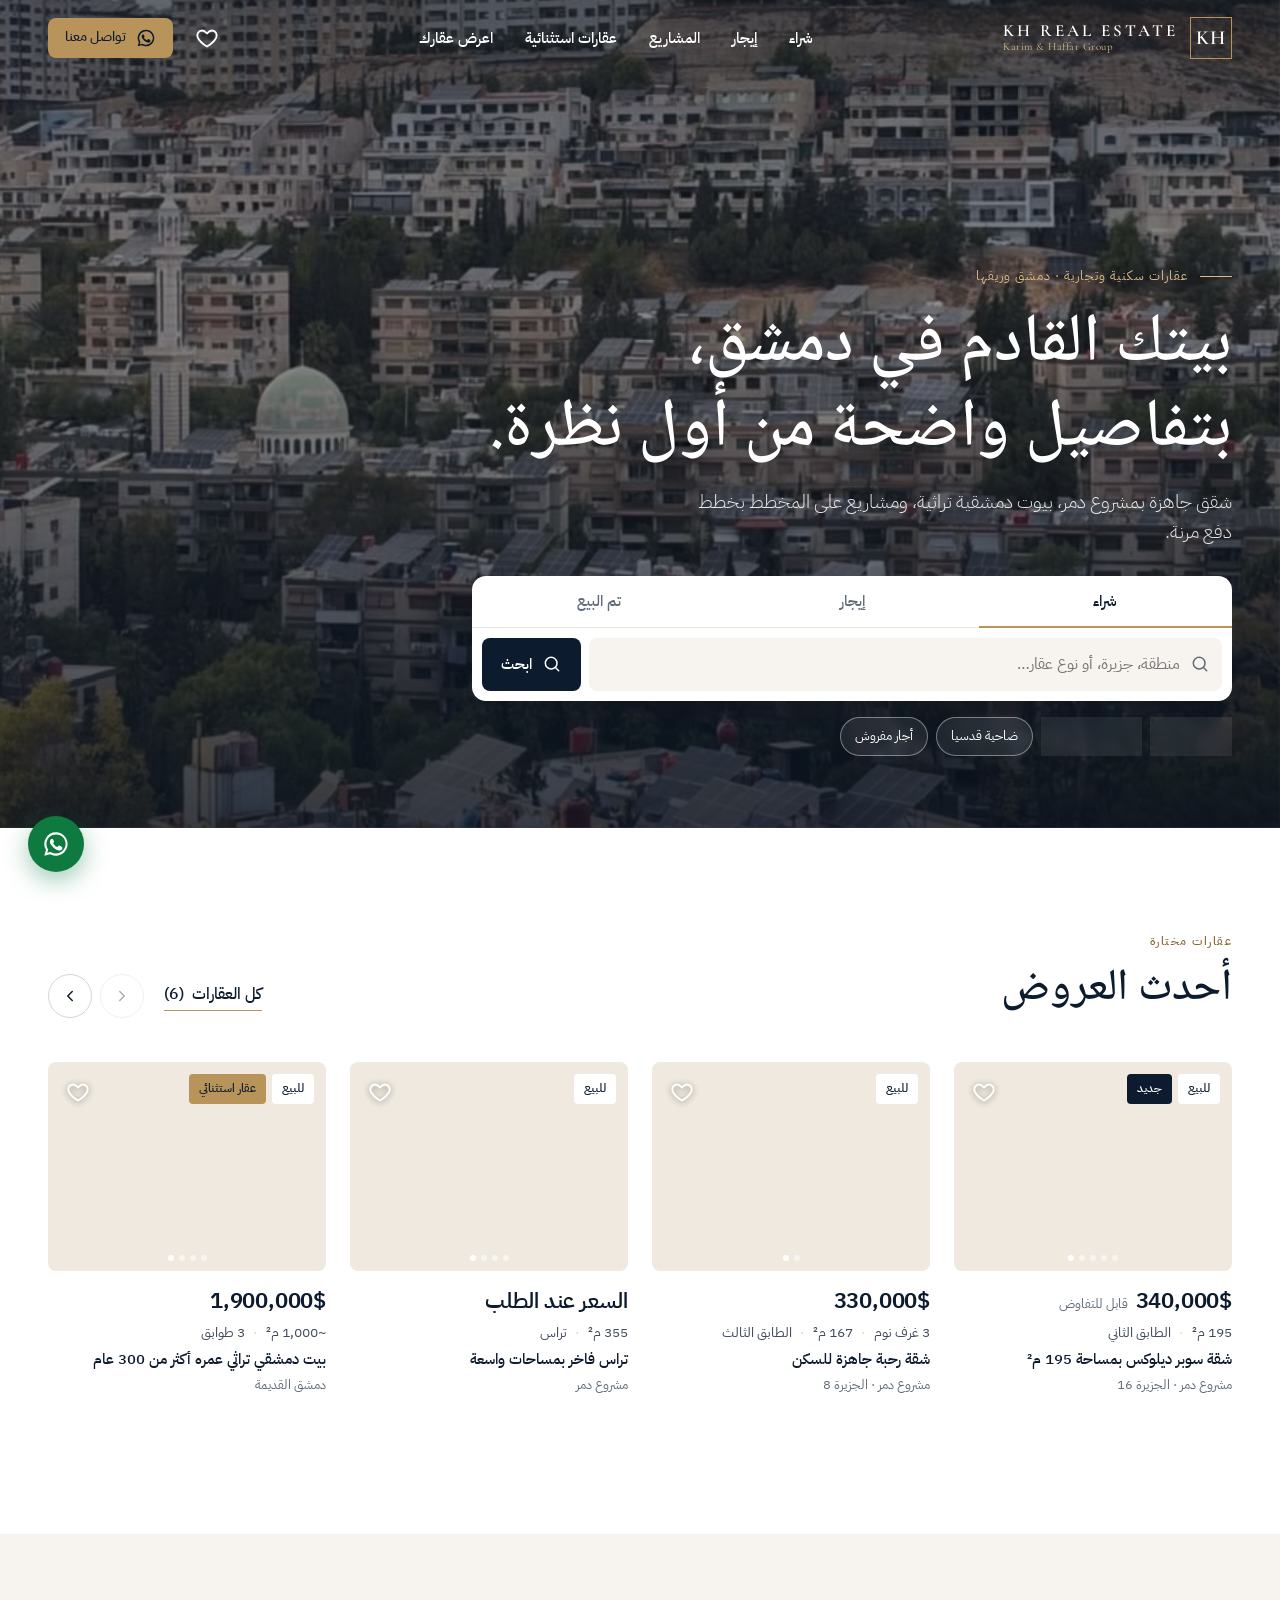
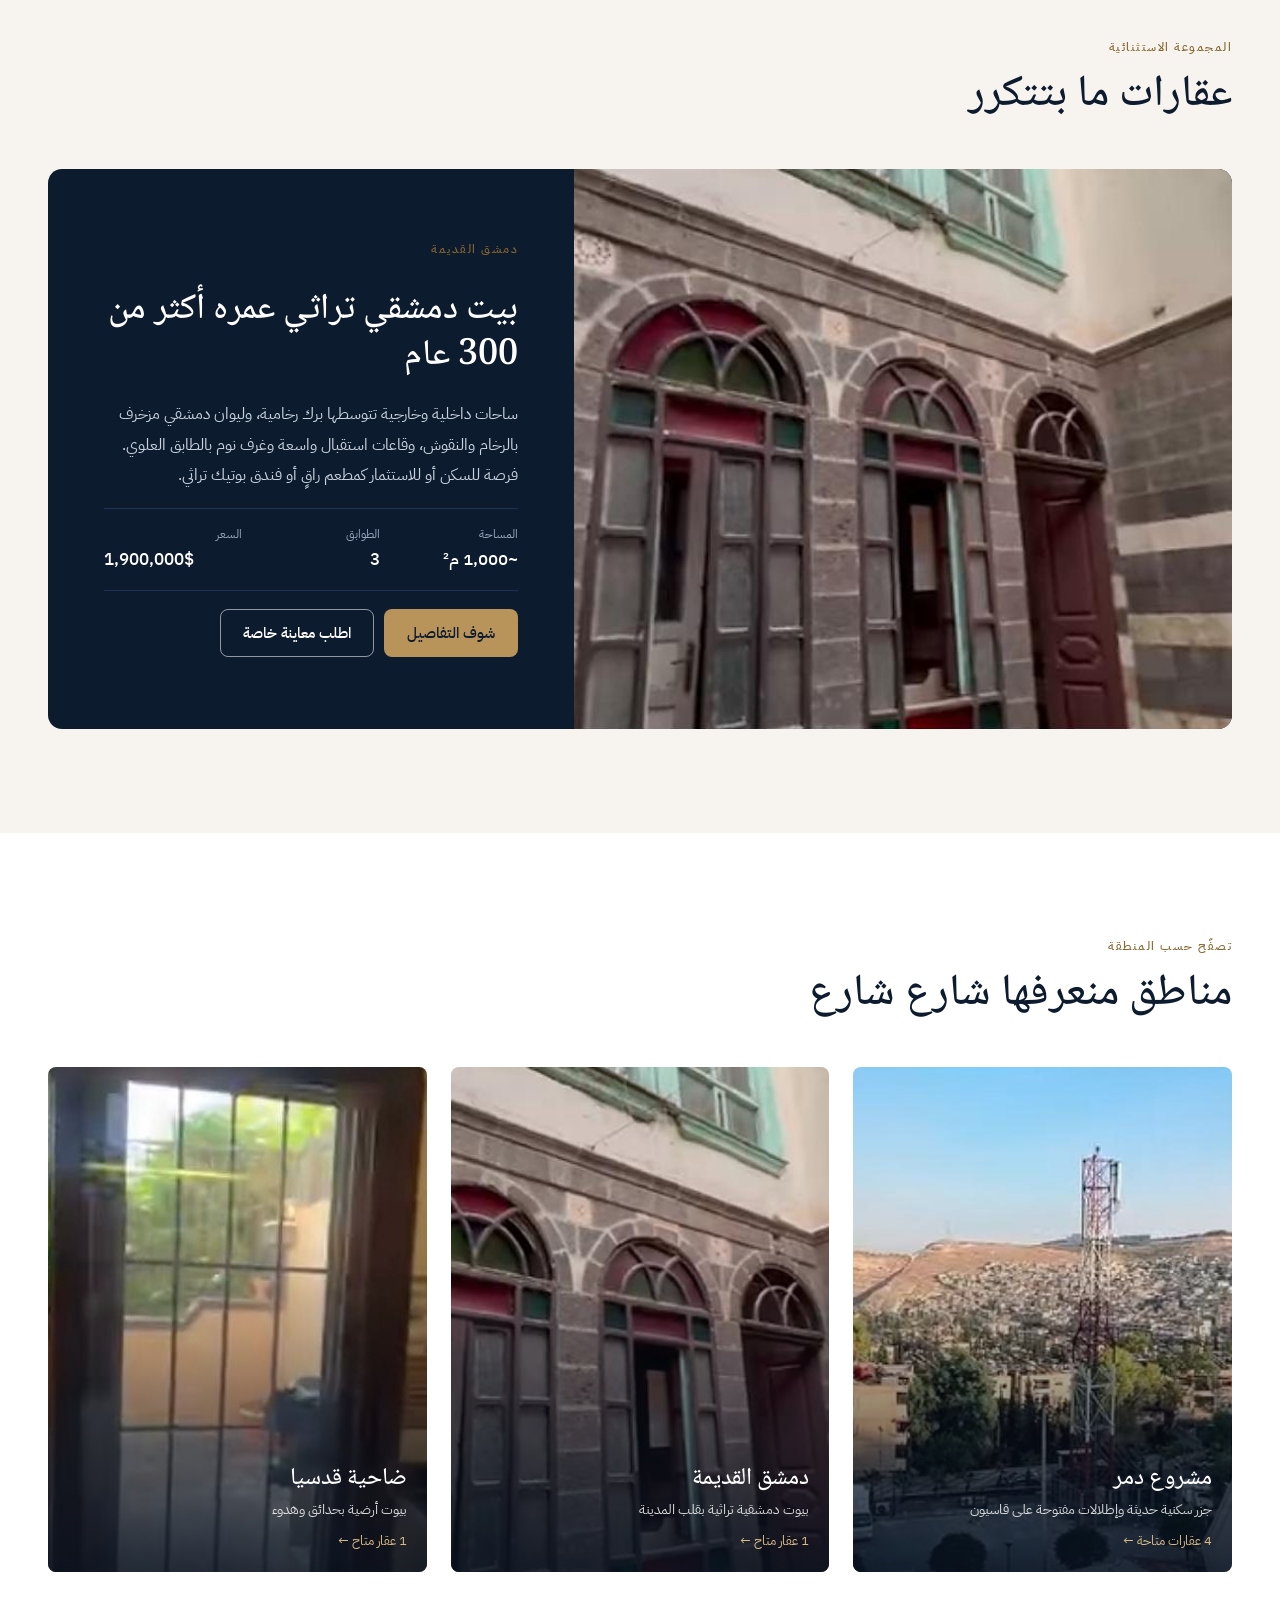
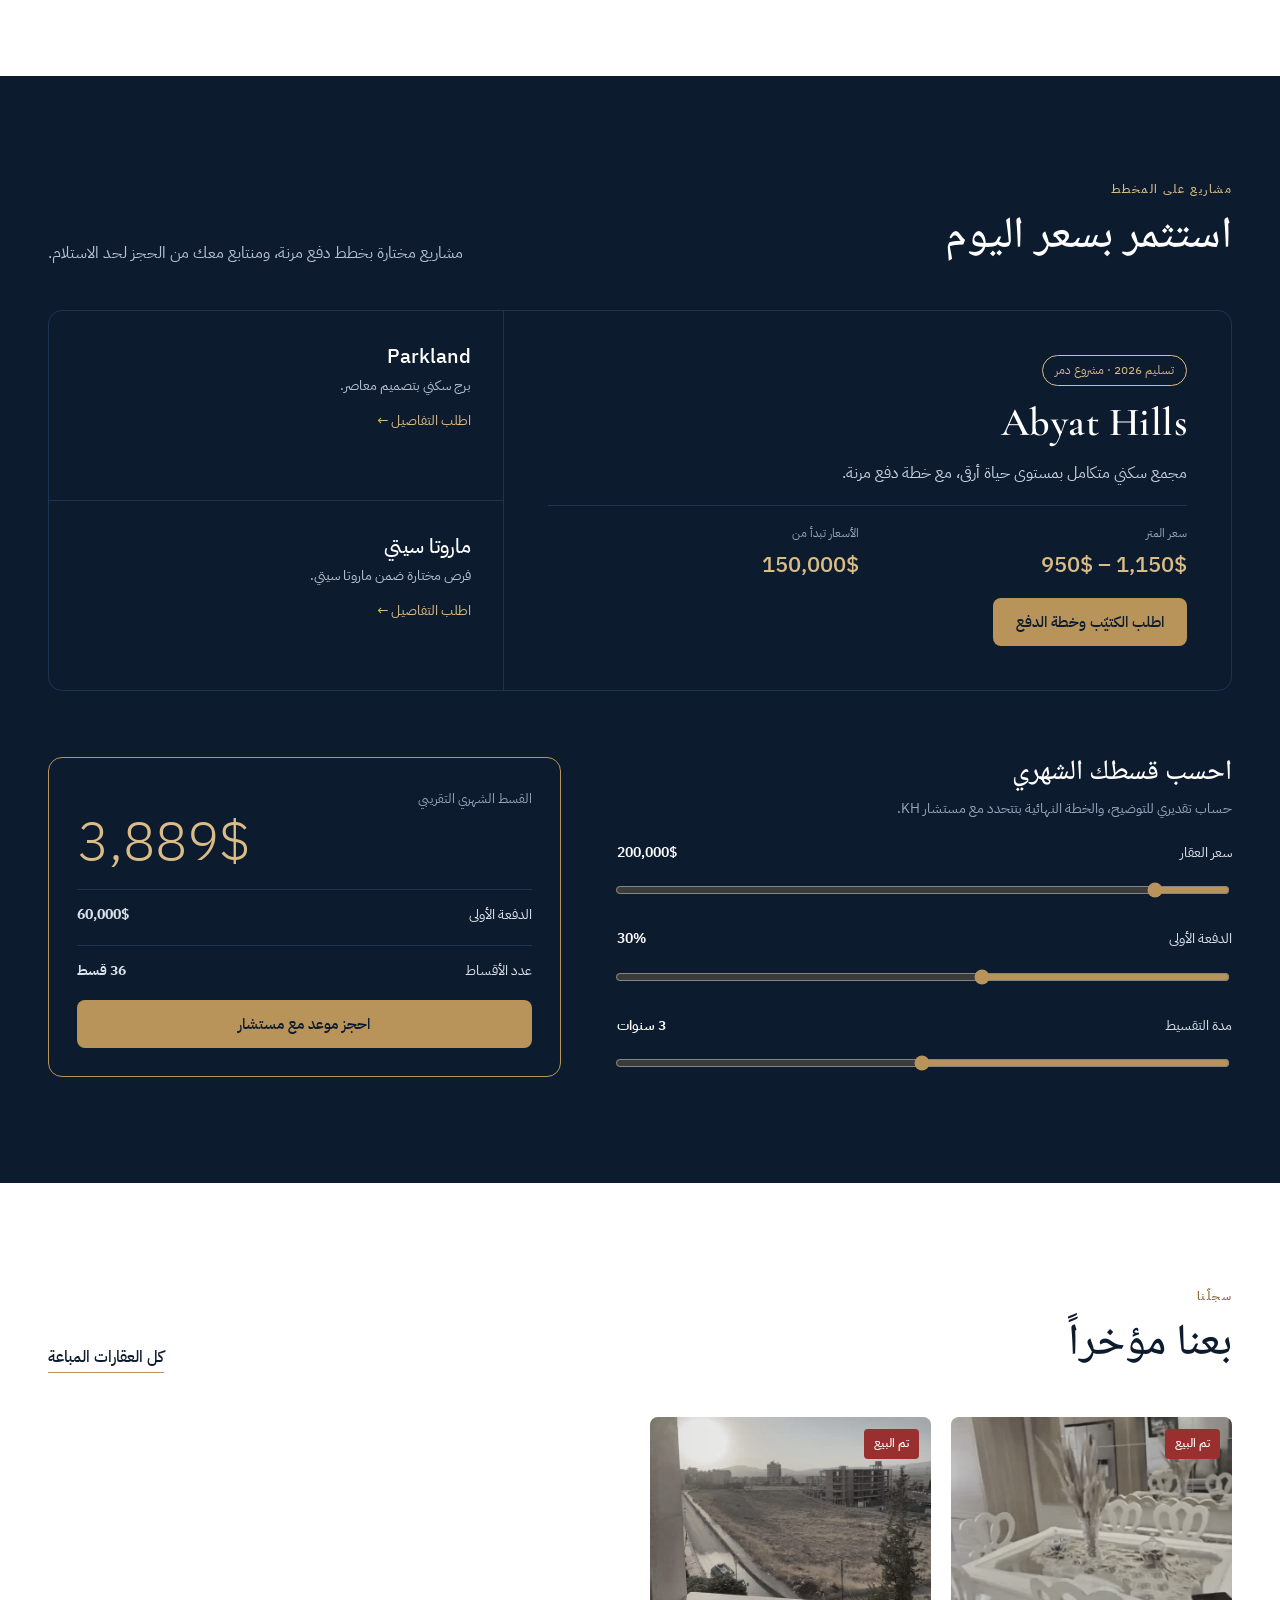
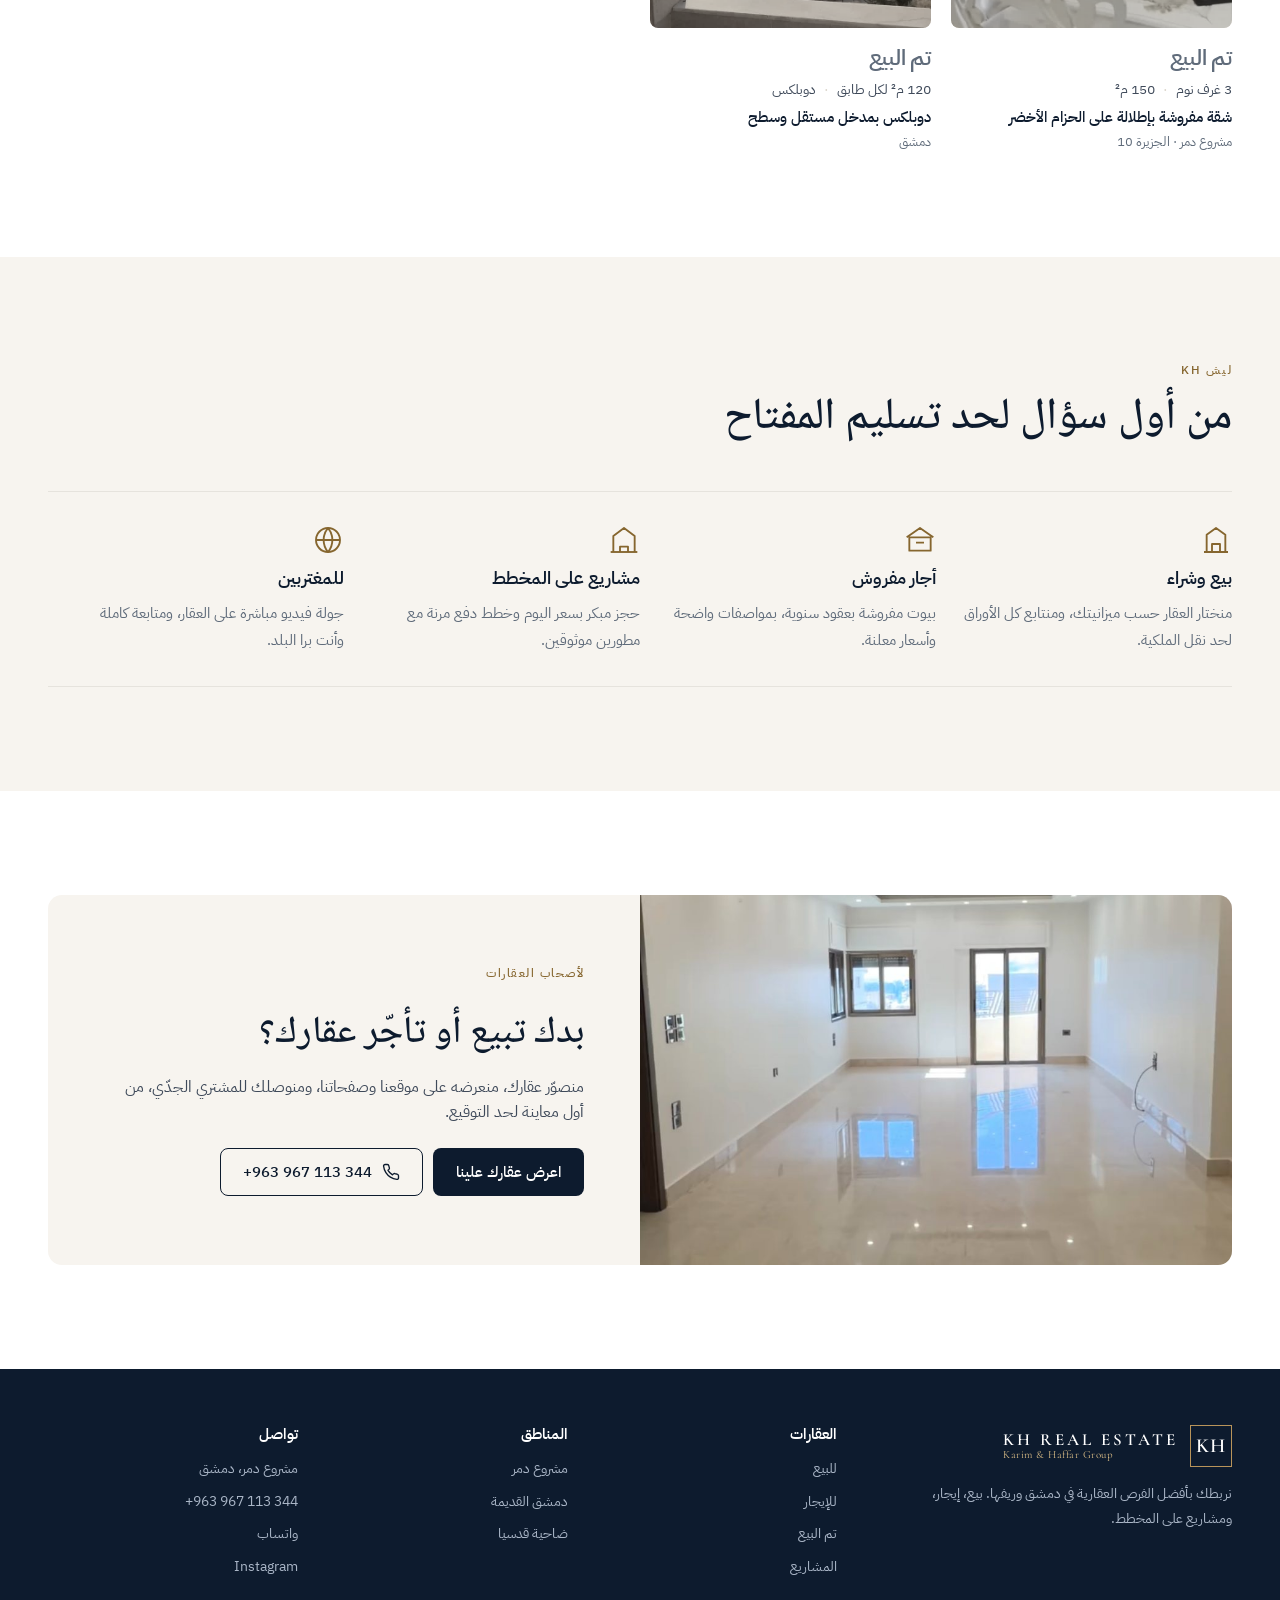
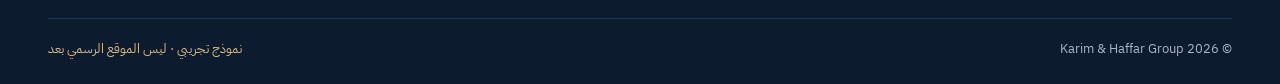
==== commit 2efeeb75: "Link previews: per-property pages with Open Graph, share images, JSON-LD; clean hero photo Co-Author" ====
--- a/index.html
+++ b/index.html
@@ -5,6 +5,24 @@
 <meta name="viewport" content="width=device-width, initial-scale=1, viewport-fit=cover">
 <meta name="robots" content="noindex, nofollow">
 <meta name="theme-color" content="#0D1B2E">
+<!--OG-->
+<meta name="description" content="شقق وبيوت للبيع والإيجار، بيوت دمشقية تراثية، ومشاريع على المخطط في دمشق وريفها. KH Real Estate – Karim &amp; Haffar Group.">
+<link rel="canonical" href="https://ayhamtaki4-creator.github.io/kh-demo/">
+<meta property="og:type" content="website">
+<meta property="og:site_name" content="KH Real Estate">
+<meta property="og:locale" content="ar_SY">
+<meta property="og:title" content="KH Real Estate | عقارات دمشق وريفها">
+<meta property="og:description" content="شقق وبيوت للبيع والإيجار، بيوت دمشقية تراثية، ومشاريع على المخطط في دمشق وريفها. KH Real Estate – Karim &amp; Haffar Group.">
+<meta property="og:url" content="https://ayhamtaki4-creator.github.io/kh-demo/">
+<meta property="og:image" content="https://ayhamtaki4-creator.github.io/kh-demo/assets/og/home.jpg">
+<meta property="og:image:width" content="1200">
+<meta property="og:image:height" content="630">
+<meta property="og:image:alt" content="KH Real Estate | عقارات دمشق وريفها">
+<meta name="twitter:card" content="summary_large_image">
+<meta name="twitter:title" content="KH Real Estate | عقارات دمشق وريفها">
+<meta name="twitter:description" content="شقق وبيوت للبيع والإيجار، بيوت دمشقية تراثية، ومشاريع على المخطط في دمشق وريفها. KH Real Estate – Karim &amp; Haffar Group.">
+<meta name="twitter:image" content="https://ayhamtaki4-creator.github.io/kh-demo/assets/og/home.jpg">
+<!--/OG-->
 <title>KH Real Estate | عقارات دمشق وريفها</title>
 <meta name="description" content="KH Real Estate – Karim & Haffar Group. شقق وبيوت للبيع والإيجار ومشاريع على المخطط في دمشق وريفها.">
 <link rel="preconnect" href="https://fonts.googleapis.com">
@@ -201,13 +219,13 @@
   var s = K.listings.filter(function (l) { return l.signature; })[0];
   if (s) {
     $('#sig-card').innerHTML =
-      '<a class="signature__img" href="property.html?id=' + s.id + '"><img src="' + U.img(s.photos[0]) + '" alt="' + U.esc(s.title) + '" loading="lazy"></a>' +
+      '<a class="signature__img" href="' + U.href(s.id) + '"><img src="' + U.img(s.photos[0]) + '" alt="' + U.esc(s.title) + '" loading="lazy"></a>' +
       '<div class="signature__body">' +
         '<span class="eyebrow">' + U.esc(s.area) + '</span>' +
         '<h3 class="title" style="font-size:clamp(26px,3.2vw,36px)">' + U.esc(s.title) + '</h3>' +
         '<p>' + U.esc(s.desc[1] || s.desc[0]) + '</p>' +
         '<div class="sig-facts"><div><span>المساحة</span><b>' + U.sizeText(s) + '</b></div><div><span>الطوابق</span><b>3</b></div><div><span>السعر</span><b class="num">' + U.priceText(s) + '</b></div></div>' +
-        '<div style="display:flex;flex-wrap:wrap;gap:10px"><a class="btn btn--gold" href="property.html?id=' + s.id + '">شوف التفاصيل</a><a class="btn btn--light" target="_blank" rel="noopener" href="' + U.wa('مرحبا، بدي معاينة خاصة للبيت الدمشقي ' + s.id) + '">اطلب معاينة خاصة</a></div>' +
+        '<div style="display:flex;flex-wrap:wrap;gap:10px"><a class="btn btn--gold" href="' + U.href(s.id) + '">شوف التفاصيل</a><a class="btn btn--light" target="_blank" rel="noopener" href="' + U.wa('مرحبا، بدي معاينة خاصة للبيت الدمشقي ' + s.id) + '">اطلب معاينة خاصة</a></div>' +
       '</div>';
   }
 
